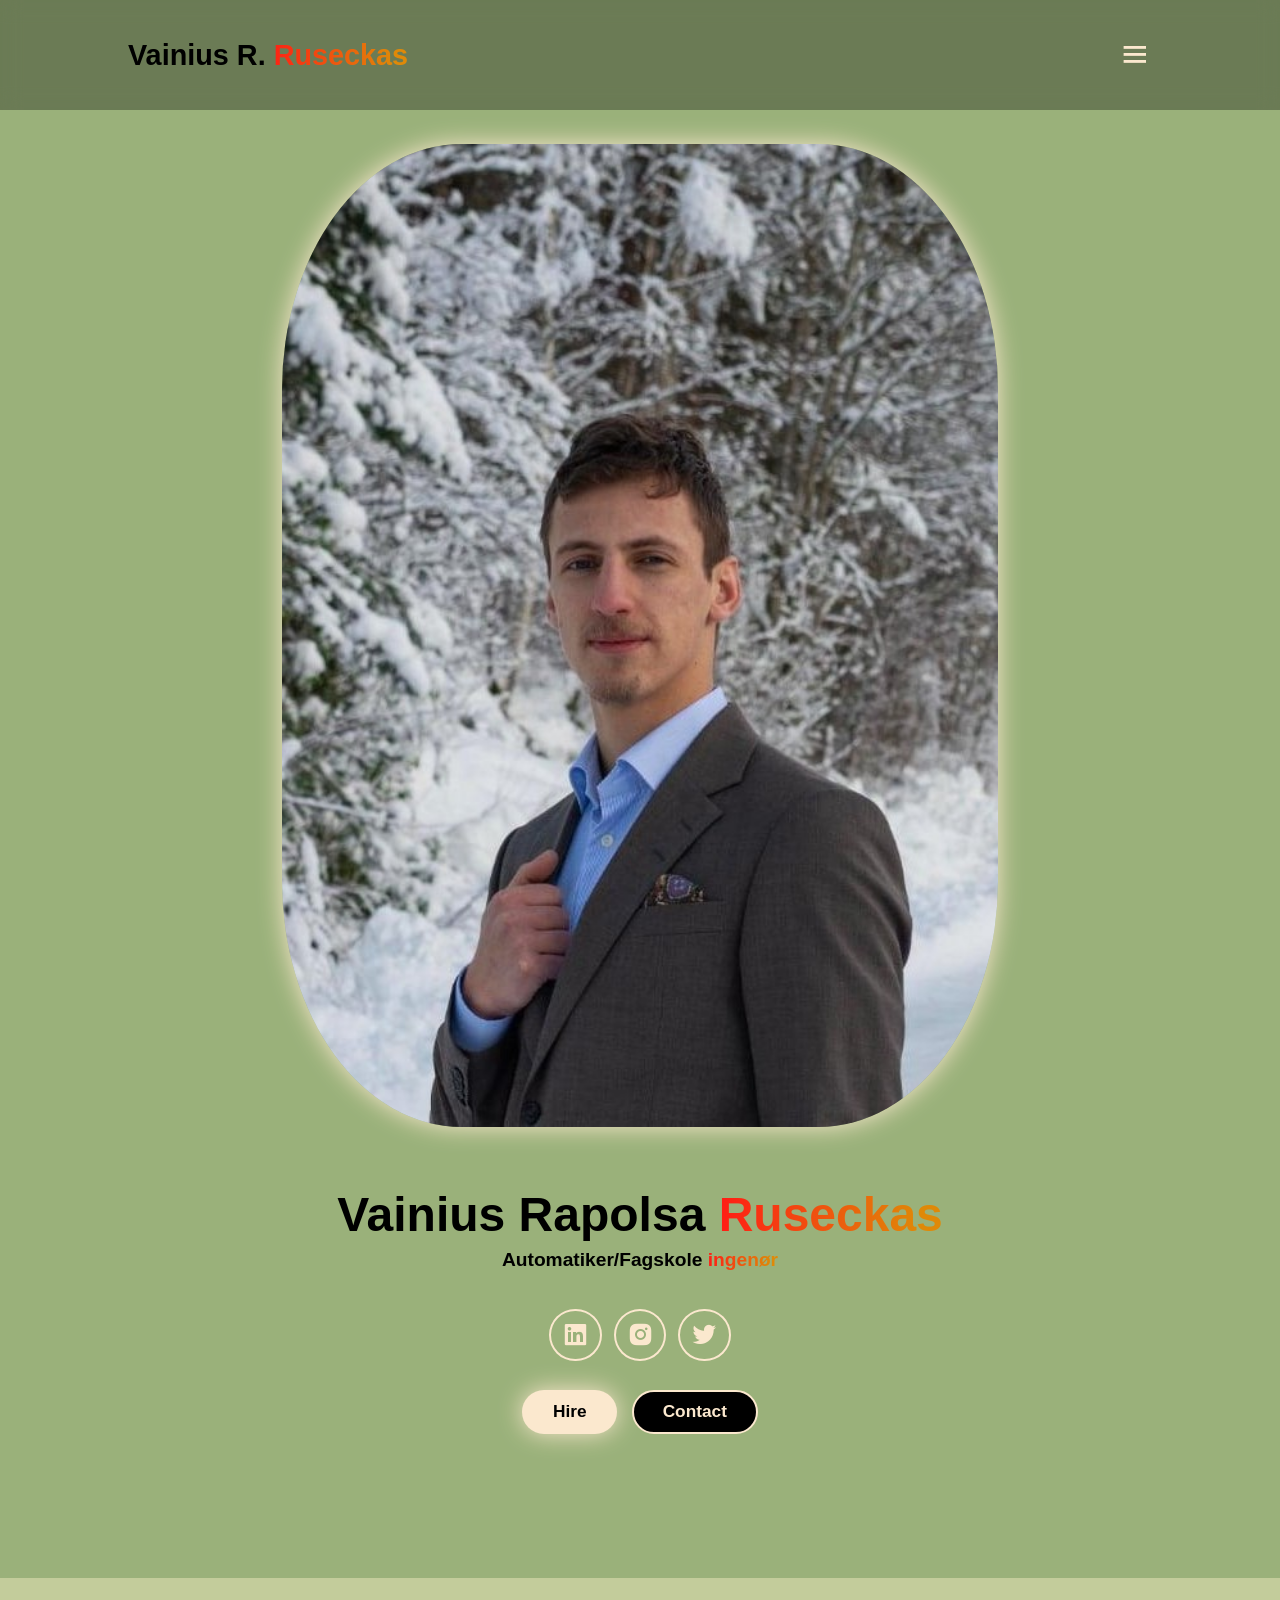
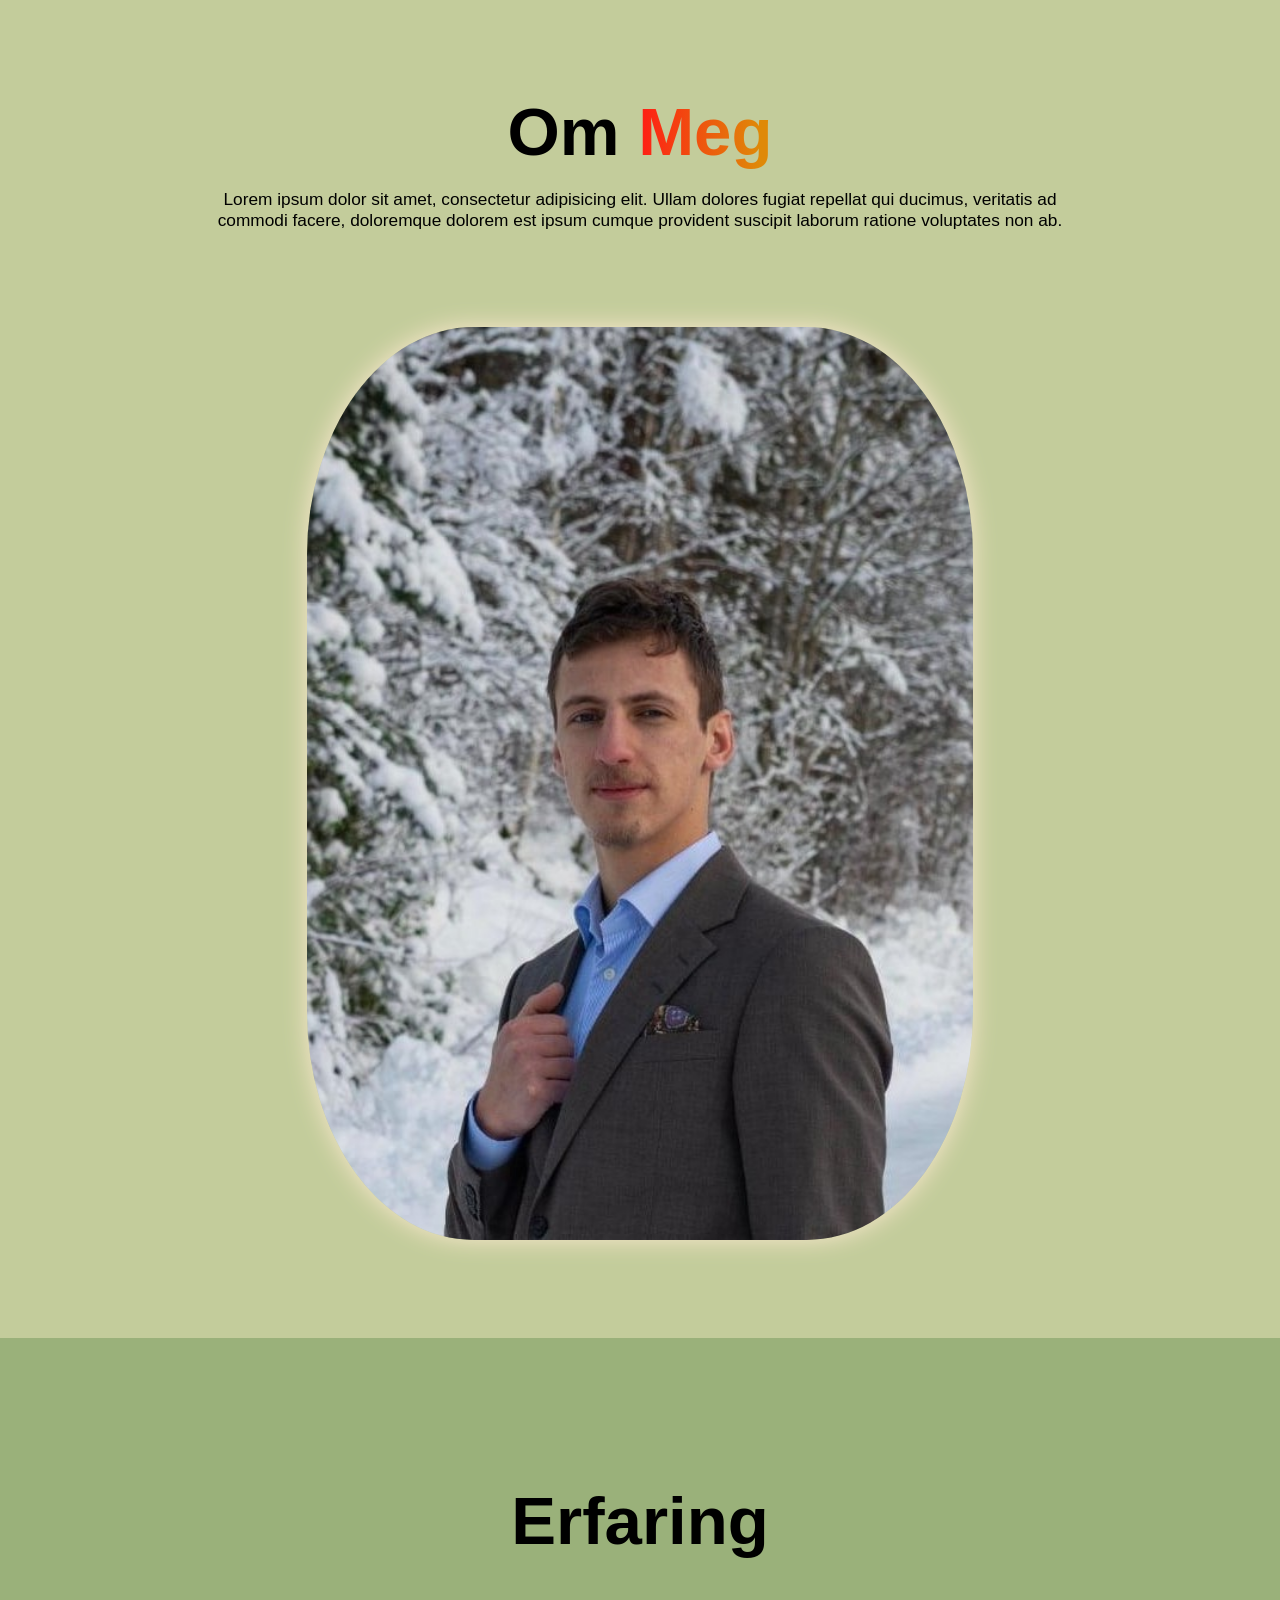
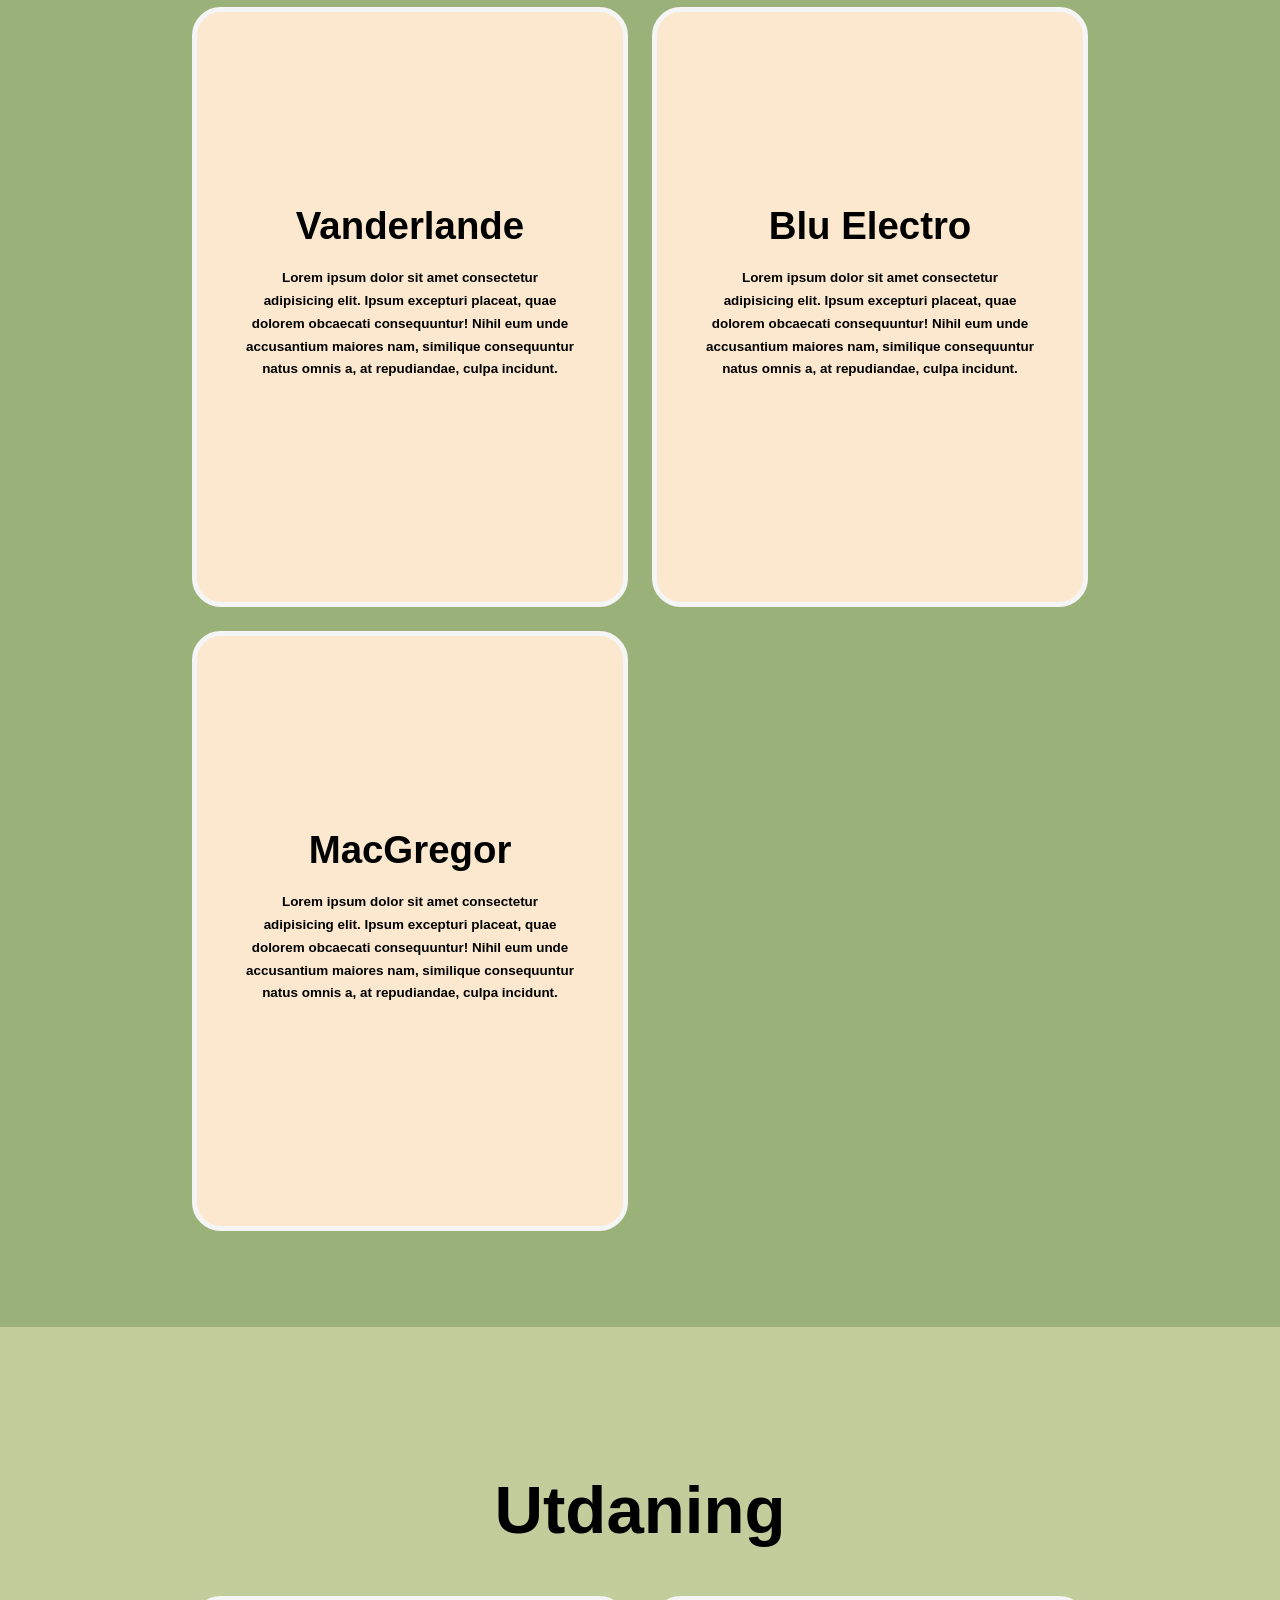
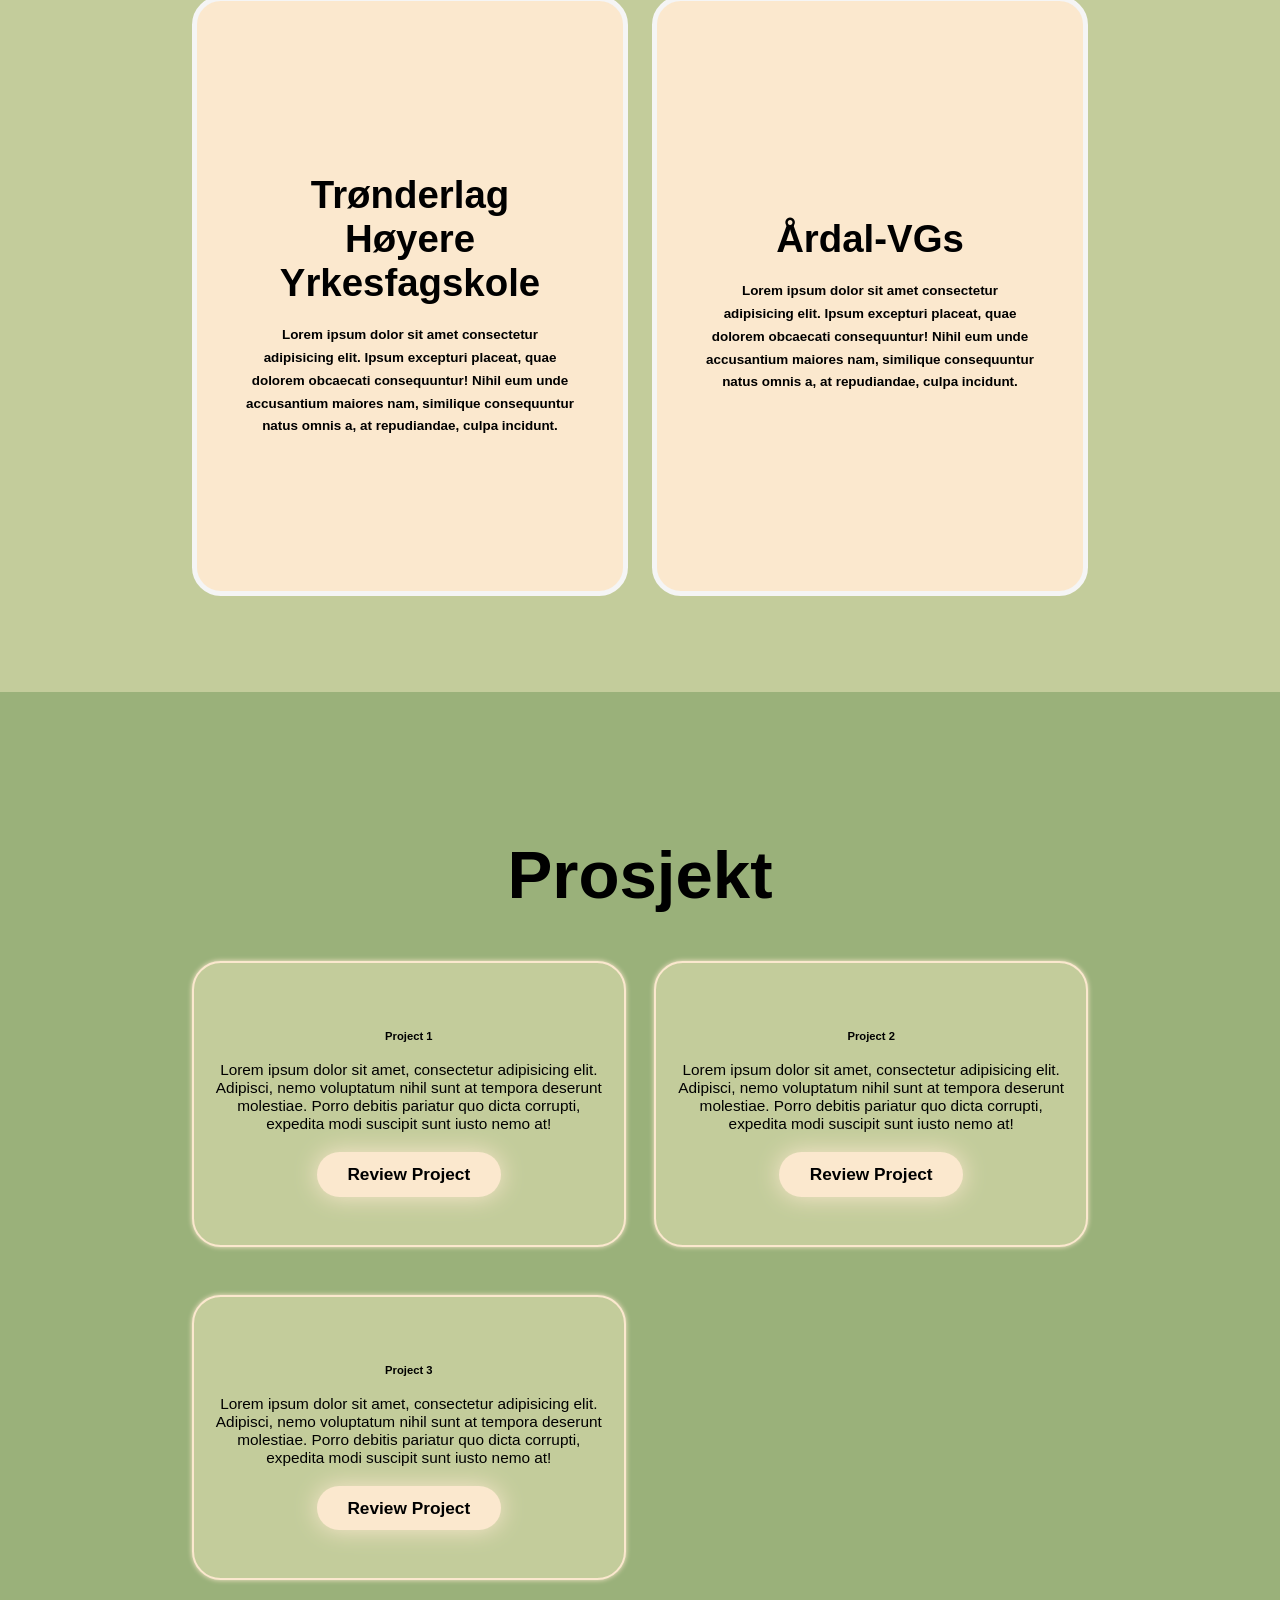
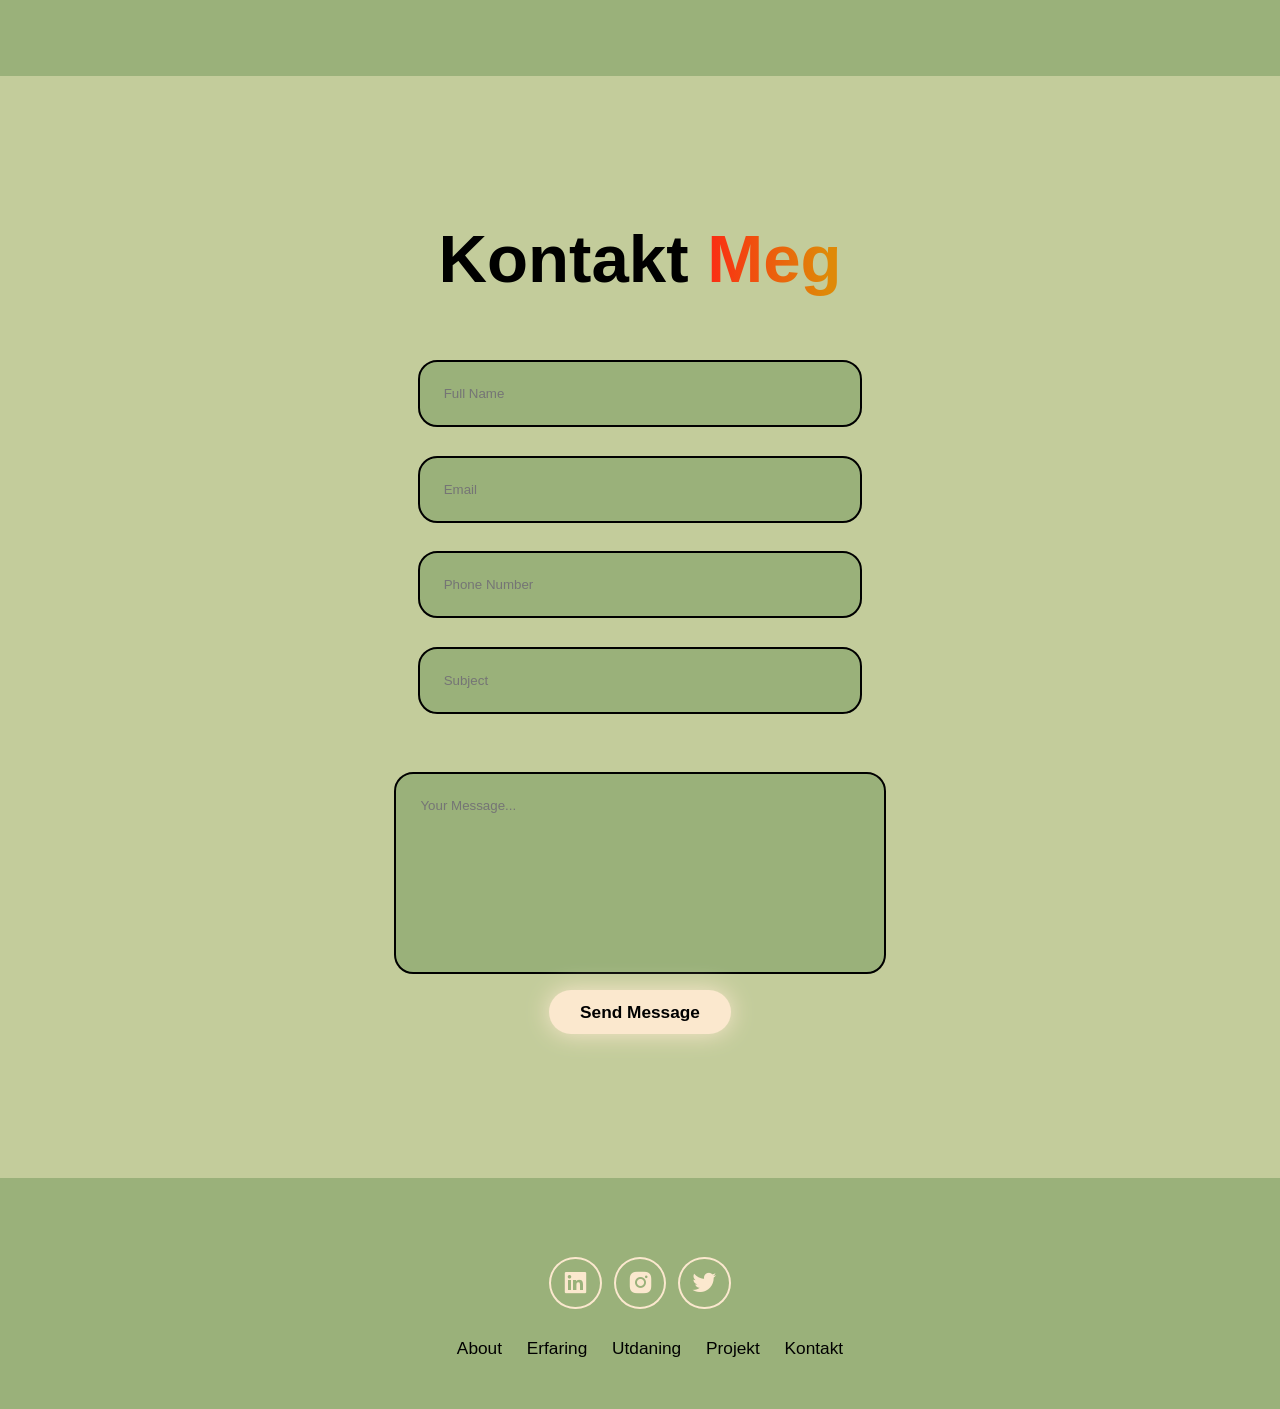
==== Portfolio.html @ 213d899c "Add files via upload" ====
<!DOCTYPE html>
<html lang="en">

<head>
    <meta charset="UTF-8">
    <meta name="viewport" content="width=device-width, initial-scale=1.0">
    <link rel="stylesheet" href="mystyle.css">
    <link href='https://unpkg.com/boxicons@2.1.4/css/boxicons.min.css' rel='stylesheet'>
    <link rel="icon" type="image/x-icon" href="briefcase-solid-full.svg">
    <!-- <script src="script.js"></script> -->
    <title>My portfolio</title>
</head>
<body>
    <header class="header">
        <a href="#home" class="logo">Vainius R.<span> Ruseckas</span></a>
        <i class='bx bx-menu' id="menu-icon"></i>
        <nav class="navbar">
            <a href="#home">Hjem</a>
            <a href="#about">Om meg</a>
            <a href="#experience">Erfaring</a>
            <a href="#utdaning">Utdaning</a>
            <a href="#projects">Prosjekt</a>
        </nav>
        <button class="gradient-btn"><a href="#contact">Kontakt Meg</a></button>
    </header>
    <section class="home" id="home">
        <div class="home-content">
            <h1>Vainius Rapolsa <span>Ruseckas</span></h1>
            <h3>Automatiker/Fagskole <span>ingenør</span></h3>
                <div class="social-icons">
                    <a href="https://www.linkedin.com/in/vainius-ruseckas-94a5741b1/">
                        <i class='bx bxl-linkedin-square'></i>
                    </a>

                    <a href="https://www.instagram.com/_wainius/">
                        <i class='bx bxl-instagram-alt' ></i>
                    </a>

                    <a href="#">
                        <i class='bx bxl-twitter' ></i>
                    </a>
                </div>
                <div class="btn-group">
                    <a href="#" class="btn">Hire</a>
                    <a href="#contact" class="btn">Contact</a>
                </div>
        </div>
        <div class="home-img">
            <img src="Portfolio_img.jpg" alt="">
        </div>
    </section>
    <section class="about" id="about">
        <div class="about-img">
            <img src="Portfolio_img.jpg">
        </div>
        <div class="about-content">
            <h2>Om <span>Meg</span></h2>
            <p>Lorem ipsum dolor sit amet, consectetur adipisicing elit. Ullam dolores fugiat repellat qui ducimus, veritatis ad commodi facere, doloremque dolorem est ipsum cumque provident suscipit laborum ratione voluptates non ab.</p>
            <!-- <a href="#" class="btn">Read More</a> -->
        </div>
    </section>
    <section class="services" id="experience">
        <h2 class="heading">Erfaring</h2>
        <div class="service-container">
           <a href="TAL.html"><div class="service-box">
                <div class="service-info">
                    <h4>Vanderlande</h4>
                    <!-- <img src="Vanderlande_Logo.png"> -->
                    <p>Lorem ipsum dolor sit amet consectetur adipisicing elit. Ipsum excepturi placeat, quae dolorem obcaecati consequuntur! Nihil eum unde accusantium maiores nam, similique consequuntur natus omnis a, at repudiandae, culpa incidunt.</p>
                </div>
            </div></a>

            <a href="Blu.html"><div class="service-box">
                <div class="service-info">
                    <h4>Blu Electro</h4>
                    <!-- <img src="Blu-electro-logo.png" class="Blu"> -->
                    <p>Lorem ipsum dolor sit amet consectetur adipisicing elit. Ipsum excepturi placeat, quae dolorem obcaecati consequuntur! Nihil eum unde accusantium maiores nam, similique consequuntur natus omnis a, at repudiandae, culpa incidunt.</p>
                </div>
            </div></a>

            <a href="MacGregor.html"><div class="service-box">
                <div class="service-info">
                    <h4>MacGregor</h4>
                     <!-- <img src="MacGreagor_logo.png" alt=""> -->
                    <p>Lorem ipsum dolor sit amet consectetur adipisicing elit. Ipsum excepturi placeat, quae dolorem obcaecati consequuntur! Nihil eum unde accusantium maiores nam, similique consequuntur natus omnis a, at repudiandae, culpa incidunt.</p>
                </div> 
            </div></a>
        </div>
    </section>

    <section class="utdaning" id="utdaning">
        <h2 class="heading">Utdaning</h2>
        <div class="service-container">
           <a href="THYF.html"><div class="service-box">
                <div class="service-info">
                    <h4>Trønderlag Høyere Yrkesfagskole</h4>
                    <!-- <img src="Vanderlande_Logo.png"> -->
                    <p>Lorem ipsum dolor sit amet consectetur adipisicing elit. Ipsum excepturi placeat, quae dolorem obcaecati consequuntur! Nihil eum unde accusantium maiores nam, similique consequuntur natus omnis a, at repudiandae, culpa incidunt.</p>
                </div>
            </div></a>

            <a href="Årdal-vgs.html"><div class="service-box">
                <div class="service-info">
                    <h4>Årdal-VGs</h4>
                    <!-- <img src="Blu-electro-logo.png" class="Blu"> -->
                    <p>Lorem ipsum dolor sit amet consectetur adipisicing elit. Ipsum excepturi placeat, quae dolorem obcaecati consequuntur! Nihil eum unde accusantium maiores nam, similique consequuntur natus omnis a, at repudiandae, culpa incidunt.</p>
                </div>
            </div></a>
        </div>
    </section>

    <section class="projects" id="projects">
        <h2 class="heading">Prosjekt</h2>
        <div class="project-box">
            <div class="project-card">
                <img src="" alt="">
                <h3>Project 1</h3>
                <p>Lorem ipsum dolor sit amet, consectetur adipisicing elit. Adipisci, nemo voluptatum nihil sunt at tempora deserunt molestiae. Porro debitis pariatur quo dicta corrupti, expedita modi suscipit sunt iusto nemo at!</p>
                <div class="btn">Review Project</div>
            </div>

            <div class="project-card">
                <img src="" alt="">
                <h3>Project 2</h3>
                <p>Lorem ipsum dolor sit amet, consectetur adipisicing elit. Adipisci, nemo voluptatum nihil sunt at tempora deserunt molestiae. Porro debitis pariatur quo dicta corrupti, expedita modi suscipit sunt iusto nemo at!</p>
                <div class="btn">Review Project</div>
            </div>

            <div class="project-card">
                <img src="" alt="">
                <h3>Project 3</h3>
                <p>Lorem ipsum dolor sit amet, consectetur adipisicing elit. Adipisci, nemo voluptatum nihil sunt at tempora deserunt molestiae. Porro debitis pariatur quo dicta corrupti, expedita modi suscipit sunt iusto nemo at!</p>
                <div class="btn">Review Project</div>
            </div>
        </div>
    </section>

    <section class="contact" id="contact">
        <h2 class="heading">Kontakt<span> Meg</span></h2>
        <form action="https://formspree.io/f/xbdblrze" method="post">
            <div class="input-group">
                <div class="input-box">
                    <input type="text" name="Full Name" placeholder="Full Name" required>
                    <input type="email" name="Email" placeholder="Email" required>
                </div>

                <div class="input-box">
                    <input type="number" name="Phone" placeholder="Phone Number" required>
                    <input type="text" name="Subject" placeholder="Subject" required>
                </div>
            </div>

            <div class="input-group-2">
                <textarea name="Message" id="" placeholder="Your Message..." cols="30" rows="10"></textarea>
                <input type="submit" value="Send Message" class="btn">
            </div>
        </form>
    </section>
    <footer class="footer">
        <div class="social-icons">
                    <a href="https://www.linkedin.com/in/vainius-ruseckas-94a5741b1/">
                        <i class='bx bxl-linkedin-square'></i>
                    </a>

                    <a href="https://www.instagram.com/_wainius/">
                        <i class='bx bxl-instagram-alt' ></i>
                    </a>

                    <a href="#">
                        <i class='bx bxl-twitter' ></i>
                    </a>
                </div>

                <ul class="list">
                    <li><a href="#about">About</a></li>
                    <li><a href="#experience">Erfaring</a></li>
                    <li><a href="#utdaning">Utdaning</a></li>
                    <li><a href="#projects">Projekt</a></li>
                    <li><a href="#contact">Kontakt</a></li>
                </ul>
    </footer>
</body>
</html>
---- mystyle.css ----
*{
    margin: 0;
    padding: 0;
    box-sizing: border-box;
    text-decoration: none;
    scroll-behavior: smooth;
    font-family:Arial, Helvetica, sans-serif;
}
:root{
    --bg-color: #9ab17a;
    --second-bg-color: #c3cc9b;
    --text-color: black;
    --main-color: #fbe8ce;
    --second-text-color: black;
}
html{
    font-size: 60%;
    overflow-x: hidden;
}

body{
    background: var(--bg-color);
    color: var(--text-color);
}
.header{
    position: fixed;
    width: 100%;
    top: 0;
    left: 0;
    padding: 4rem 10%;
    background: rgba(0,0,0,0.3);
    backdrop-filter: blur(10px);
    display: flex;
    justify-content: space-between;
    align-items: center;
    z-index: 1000;
}
#menu-icon{
    font-size: 3.5rem;
    color: var(--main-color);
    display: none;
}
.logo{
    font-size:3rem;
    color: var(--text-color);
    font-weight: 800;
    cursor: pointer;
    transition: 0.3 ease-in-out;
}
.logo:hover{
    transform: scale(1.1);
}

span{
    background: linear-gradient(270deg,#DF8908 10%, #ff1d15 100%);
    background-clip: text;
    color: transparent;
}
.navbar a{
    font-size: 1.8rem;
    color: var(--text-color);
    margin-left: 4rem;
    font-weight: 500;
    transition: 0.3 ease-in-out;
    border-bottom: 3px solid transparent;
}

.navbar a:hover{
    color: var(--main-color);
    border-bottom: 3px solid var(--main-color);
}
.gradient-btn{
    font-size:1.8rem;
    padding: 1rem 2rem;
    border-radius: 3rem;
    background: linear-gradient(270deg,#DF8908 10%, #ff1d15 100%);
    letter-spacing: 1px;
    cursor: pointer;
    transition: 0.3s ease-in-out;
    color: white;
    border: none;
    text-wrap: nowrap;
    /* text-decoration: none; */
}
.gradient-btn:hover{
    transform: scale(1.05);
}
section{
    min-height: 100vh;
    padding: 10rem 15%;
}
.home{
    display: flex;
    align-items: center;
    justify-content: center;
    gap: 15rem;
}
.home-content{
    display: flex;
    flex-direction: column;
    align-items: flex-end;
    text-align: right;
}
.home-content h1{
    font-size: 5rem;
    font-weight: 700;
    margin-top: 1.5rem;
    line-height: 1;  
} 
.home-content h3{
    margin:1rem 0;
    font-size: 2rem;
}

.home-content p{
    font-size: 1.5rem;
    font-weight: 500;
    line-height: 1.8;
}

a{
    color:var(--second-text-color);
}

.home-img img{
    width: 25vw;
    border-radius: 25%;
    box-shadow: 0 0 25px var(--main-color);
    transition: 0.4 ease-in-out;
}
.home-img img:hover{
    box-shadow: 0 0 25px var(--main-color), 
                0 0 50px var(--main-color), 
                0 0 100px var(--main-color);
}
.social-icons a{
    display: inline-flex;
    justify-content: center;
    align-items: center;
    font-size: 3rem;
    padding: 1rem;
    background: transparent;
    border: 2px solid var(--main-color);
    border-radius: 50%;
    color: var(--main-color);
    margin: 3rem 0.5rem;
    transition: 0.3s ease-in-out;
}
.social-icons a:hover{
    color: var(--text-color);
    background-color: var(--main-color);
    transform: scale(1.2) translateY(-5px);
    box-shadow: 0 0 25px var(--main-color);
}

.btn-group{
  display: flex;
  gap: 1.5rem;  
}
.btn{
    display: inline-block;
    padding: 1rem 3rem;
    background-color: var(--main-color);
    box-shadow: 0 0 25px var(--main-color);
    border-radius: 3rem;
    font-size: 1.8rem;
    color: black;
    border: 2px solid transparent;
    font-weight: 600;
    transition: 0.3s ease-in-out;
}
.btn:hover{
    transform: scale(1.05);
    box-shadow: 0 0 25px var(--main-color),
                0 0 50px var(--main-color); 
}

.btn-group a:nth-of-type(2){
    background-color: black;
    color: var(--main-color);
    border: 2px solid var(--main-color);
    box-shadow: 0 0 25px transparent;
}

.btn-group a:nth-of-type(2):hover{
    box-shadow: 0 0 25px var(--main-color);
    background-color: var(--main-color);
    color: black;
}
.about{
    display: flex;
    justify-content: center;
    align-items: center;
    gap: 10rem;
    background: var(--second-bg-color);
}
.about-img img{
    width: 25vw;
    border-radius: 25%;
    box-shadow: 0 0 25px var(--main-color);
    transition: 0.4s ease-in-out; 
}
.about-img img:hover{
    box-shadow: 0 0 25px var(--main-color), 
                0 0 50px var(--main-color), 
                0 0 100px var(--main-color);
}
.about-content h2{
    font-size: 7rem;
    text-align: left;
}
.about-content p{
    font-size: 1.8rem;
}
.about-content .btn{
    margin: 3rem 0;
}
::-webkit-scrollbar{
    width: 20px;
}
::-webkit-scrollbar-thumb{
    background-color: var(--main-color);
}
::-webkit-scrollbar-track{
    background-color: var(--bg-color);
}

.heading{
    text-align: center;
    font-size: 7rem;
    margin: 5rem 0;
}

.heading-MG{
    text-align: center;
    font-size: 5.5rem;
    margin: 5rem 0;
}
.services .date{
    font-size: 2.5rem;
    margin-bottom: 4rem;
}
.services p{
    font-size: 2rem;
    line-height: 1.8;
    margin-bottom: 5rem;
}

.services ul li{
    /* display: block; */
    font-size: 1.8rem;
    padding: 14px 16px;
    margin-left: 10rem;
    text-decoration: none;
    line-height: 1;
}

.services{
    background-color: var(--bg-color);
    color: var(--second-text-color);
}

.services h2{
    color: var(--text-color);
}

.service-container{
    display: grid;
    grid-template-columns: repeat(auto-fit, minmax(300px, 1fr));
    align-items: center;
    gap: 2.5rem; 
}

.service-box{
    display: flex;
    justify-content: center;
    align-items: center;
    background-color: var(--main-color);
    height: 600px;
    border-radius: 3rem;
    cursor: pointer;
    border: 5px solid whitesmoke;
    transition: 0.4s ease-in-out;
}
.service-box:hover{
    background: var(--second-bg-color);
    color: var(--main-color);
    border: 5px solid var(--main-color);
    transform: scale(1.03);
}

.service-info{
    display: flex;
    flex-direction: column;
    text-align: center;
    justify-content: center;
    align-items: center;
    padding: 5rem;
}
.service-info h4{
    font-size: 4rem;
    margin: 2rem 0;
    font-weight: 800;
}
.service-info p{
    font-size: 1.4rem;
    font-weight: 600;
    line-height: 1.7;
}

.utdaning{
    background-color: var(--second-bg-color);
}

.projects{
    background-color: var(--bg-color);
}
.project-box{
    display: grid;
    grid-template-columns: repeat(auto-fit, minmax(350px, 1fr));
    place-items: center;
    gap: 3rem;
    row-gap: 5rem;
}
.project-card{
    display: flex;
    flex-direction: column;
    align-items: center;
    justify-content: center;
    text-align: center;
    background-color: var(--second-bg-color);
    border: 2px solid var(--main-color);
    border-radius: 3rem;
    gap: 2rem;
    padding: 5rem 2rem;
    overflow: hidden;
    cursor: pointer;
    box-shadow: 0 0 5px var(--main-color);
    transition: 0.3s ease;
}
.project-card:hover{
    box-shadow: 0 0 25px var(--main-color),
                0 0 50px var(--main-color);
    transform: scale(1.02);  
}
.project-card img{
    max-width: 300px;
    border-radius: 2em;
    object-fit: cover;
}
.project-card p{
    font-size: 1.6rem;
}

.contact{
    background-color: var(--second-bg-color);
}
.contact h2{
    margin-bottom: 3rem;
    color: var(--second-text-color);
}
.contact form{
    display: flex;
    align-items: center;
    justify-content: center;
    gap: 3rem;
    margin: 5rem 0;
    text-align: center;
}
.contact form .input-box input,
.contact form textarea{
    width: 100%;
    padding: 2.5rem;
    background-color: var(--bg-color);
    border-radius: 2rem;
    border: 2px solid var(--second-text-color);
    margin: 1.5rem 0;
    resize: none;
}

.footer{
    background-color: var(--bg-color);
    padding: 50px 0;
}
.footer .social-icons{
    text-align: center;
    /* font-size: 1.8rem; */
}
.footer ul{
        text-align: center;
        font-size: 1.8rem; 
}
.footer ul li{
    display: inline-block;
    margin-left: 20px;
}
.footer ul li a{
    color: black;
    border-bottom: 3px solid transparent;
    transition: 0.3s ease-in-out;
}
.footer ul li a:hover{
    border-bottom: 3px solid var(--main-color);
}

@media(max-width: 1285px){ /*1285px*/
    #menu-icon{
        display: block;
    }
    .navbar{
        position: absolute;
        top: 100%;
        right: 0;
        width: 50%;
        padding: 1rem 3rem;
        background: rgba(0, 0, 0, 0.8);
        border-bottom-left-radius: 2rem;
        border-left: 2px solid var(--main-color);
        border-bottom: 2px solid var(--main-color);
        display: none;
    }
    .navbar a{
        display: block;
        font-size: 2rem;
        margin: 3rem 0;
        color: var(--text-color)
    }
    .navbar .active{
        display: block;
    }
    .gradient-btn{
        display: none;
    }
    .home{
        flex-direction: column-reverse;
        margin: 5rem 0;
        gap: 5rem;
    }
    .home-content{
        align-items: center;
        text-align: center;
    }
    .home-img img{
        width: 56vw;
    }
    .about{
        flex-direction: column-reverse;
        text-align: center;
    }
    .about h2{
        text-align: center;
        margin:2rem 0;
    }
    .about img{
        width: 52vw;
    }
    .contact form{
        flex-direction: column;
    }
}
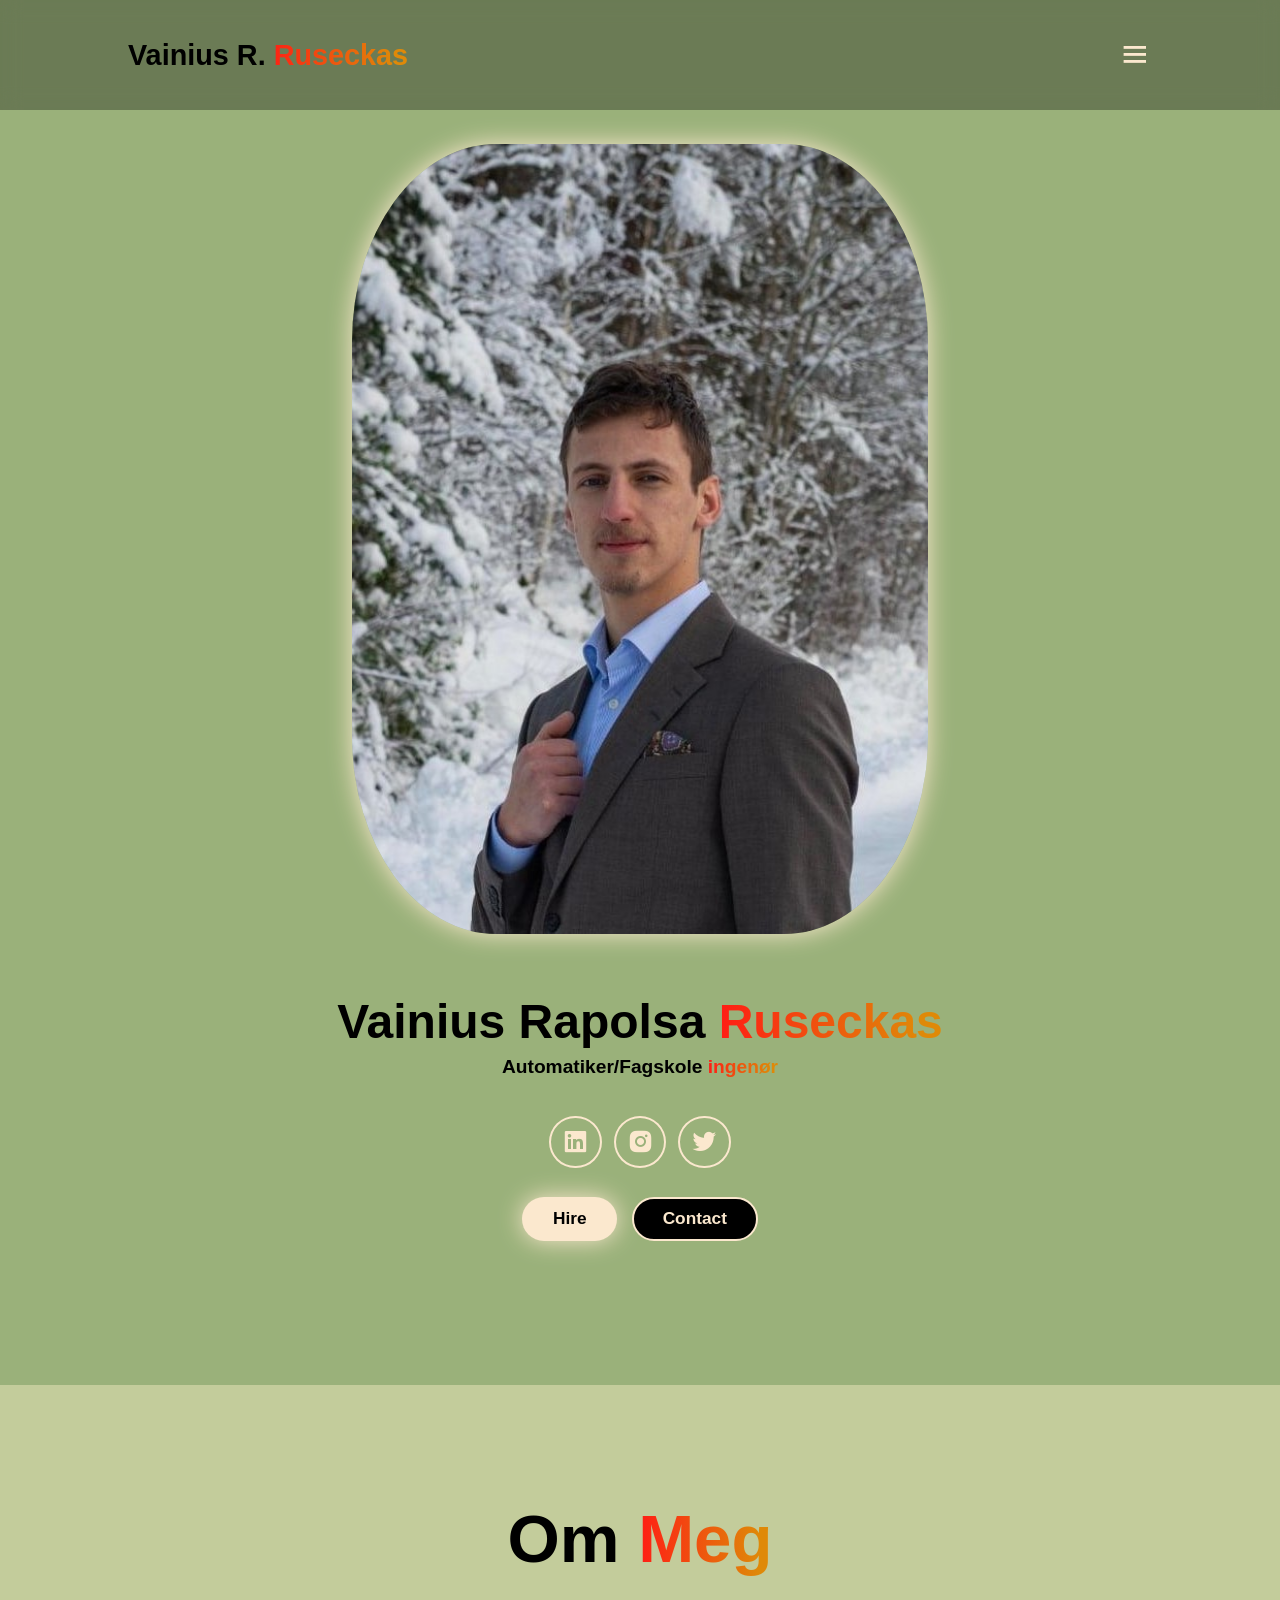
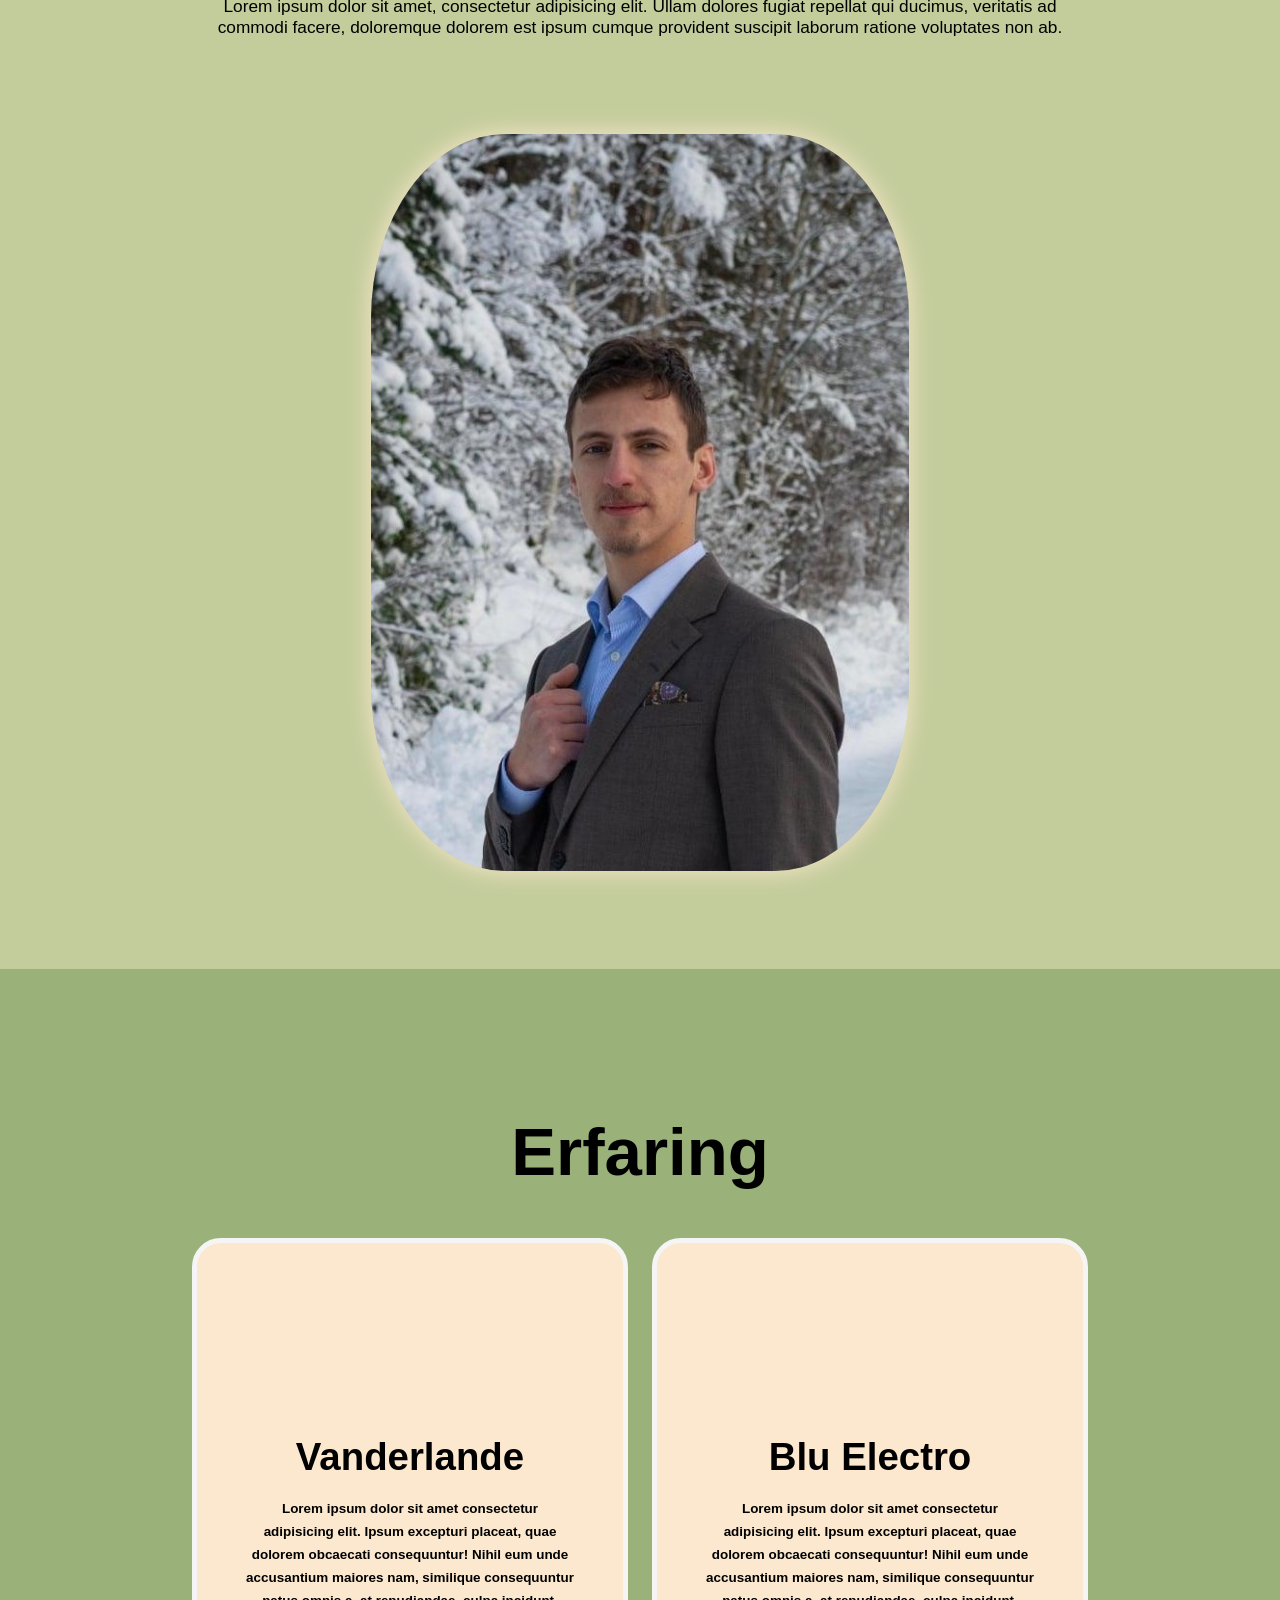
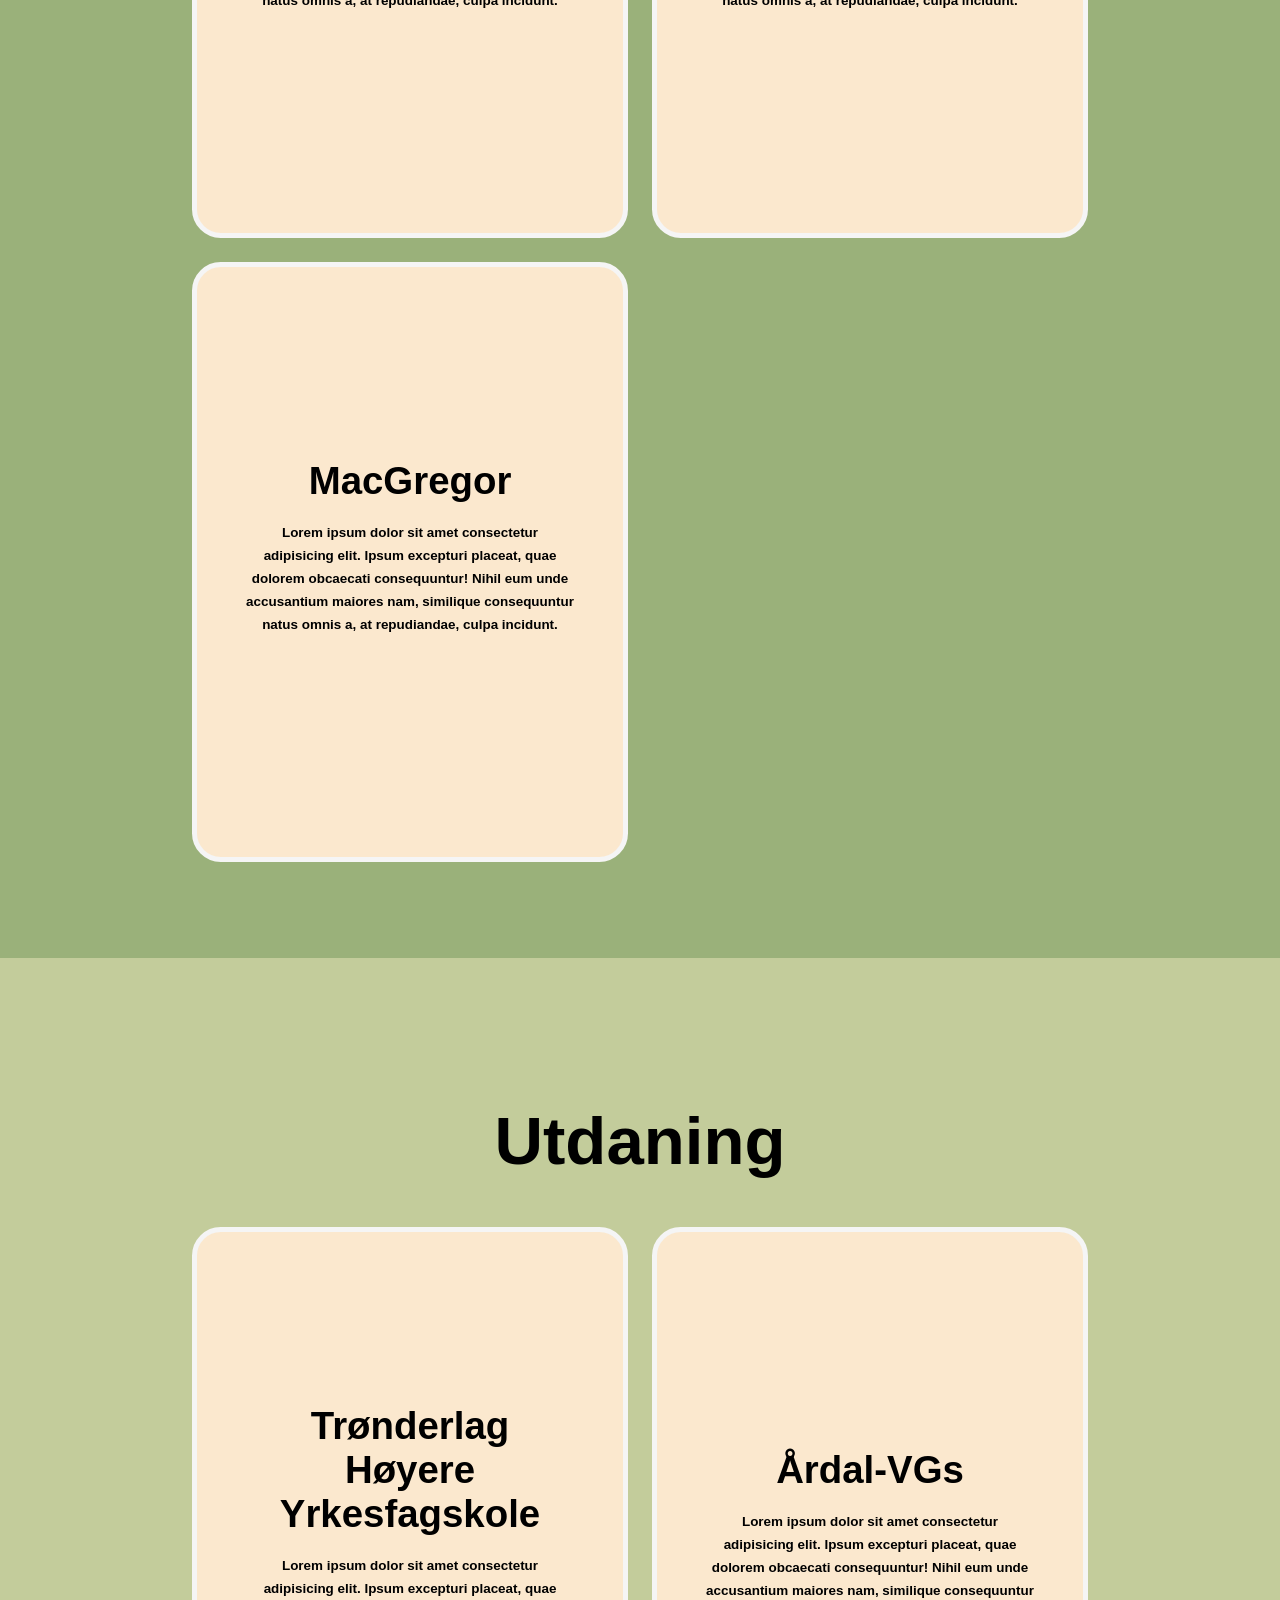
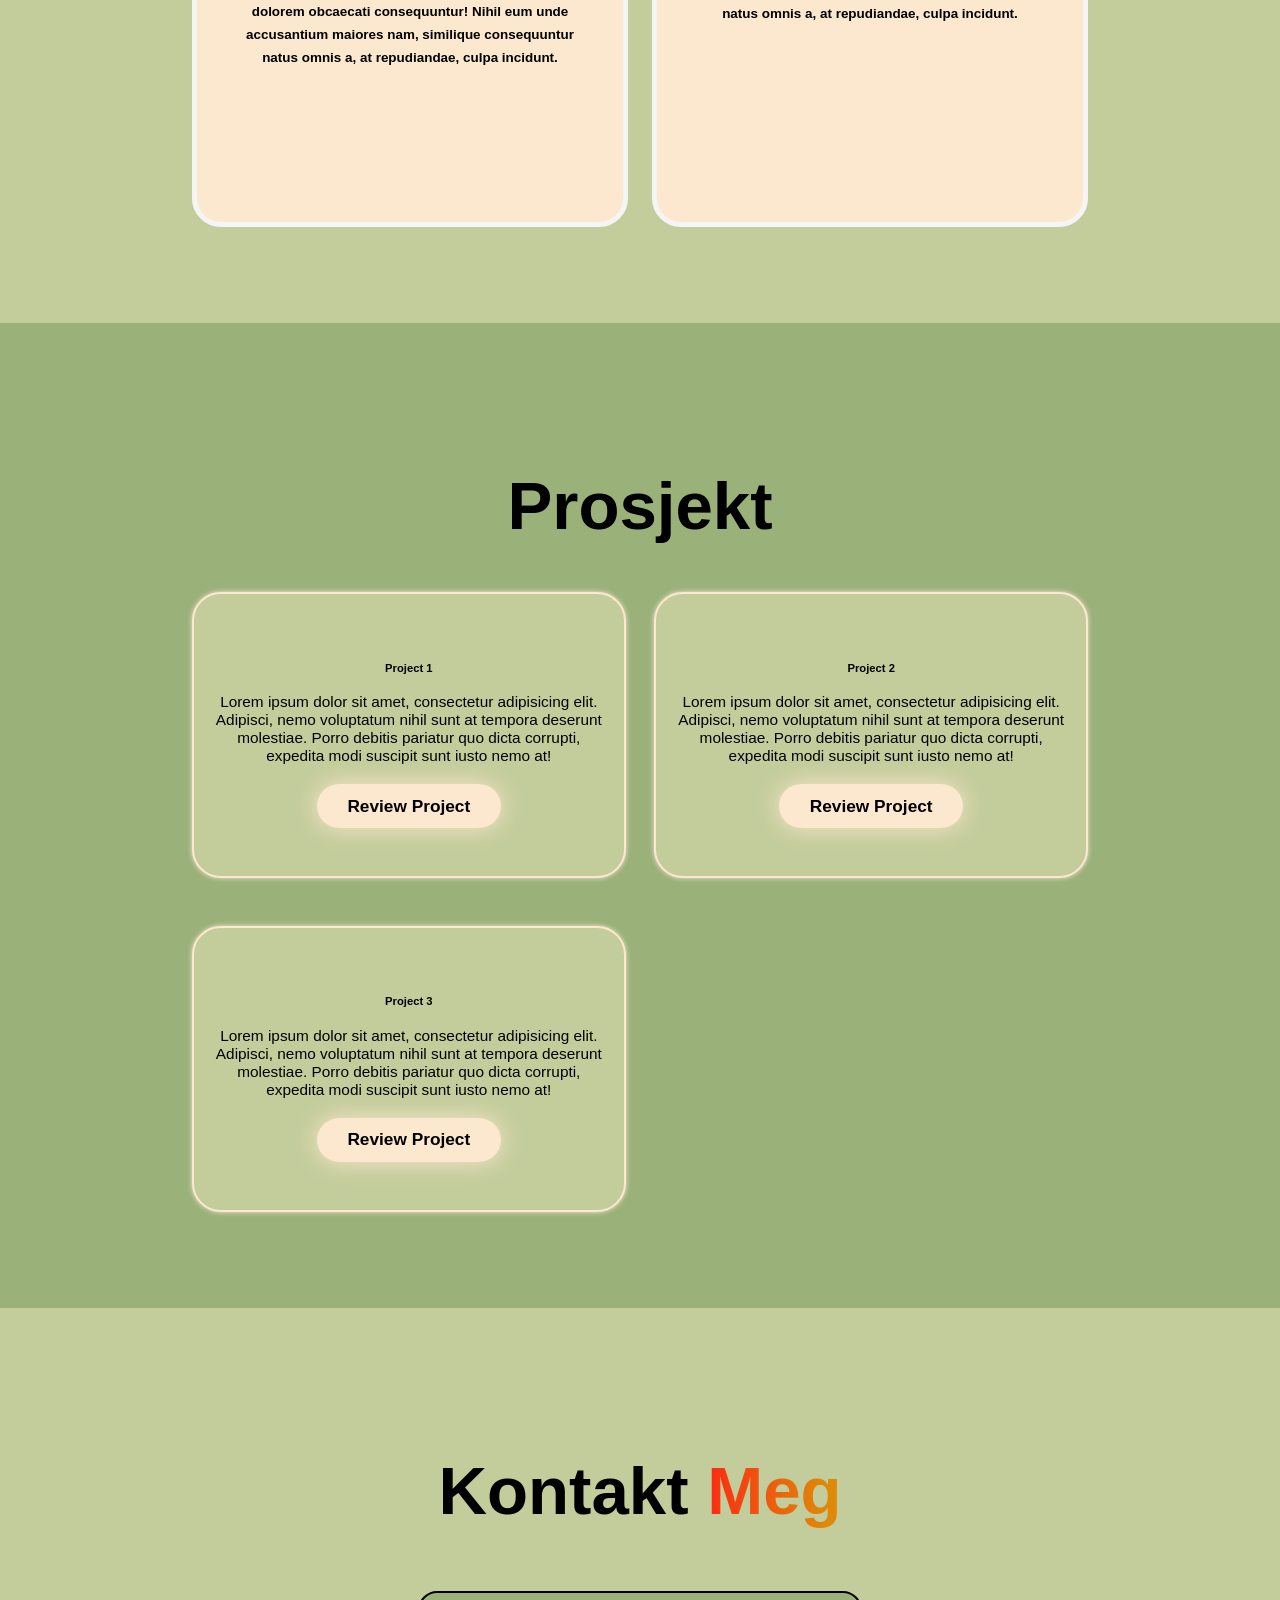
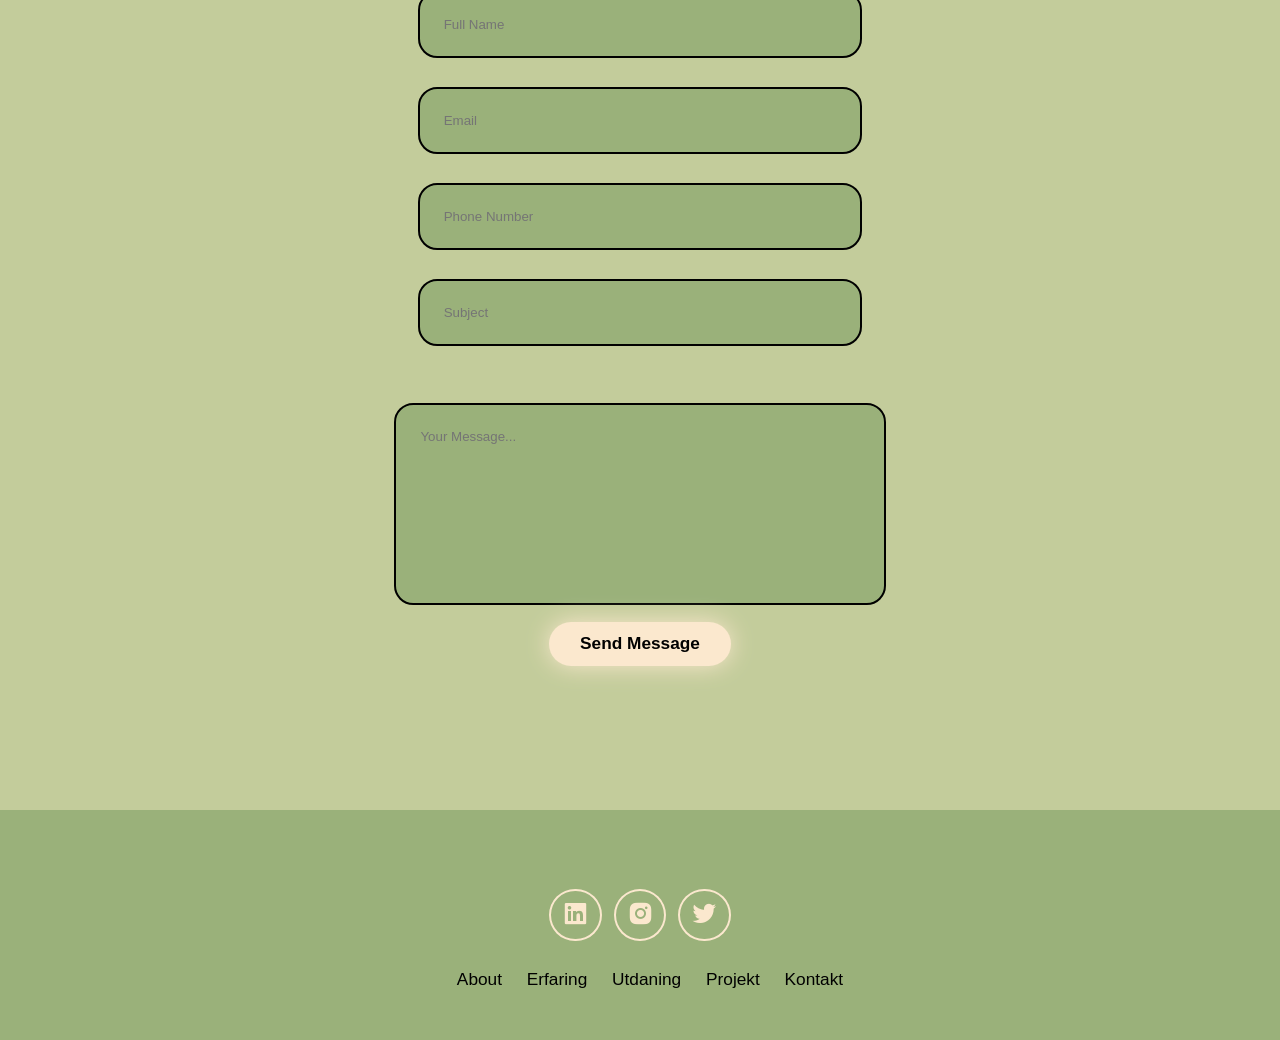
==== commit c9b185a8: "Add files via upload" ====
--- a/Portfolio.html
+++ b/Portfolio.html
@@ -7,7 +7,7 @@
     <link rel="stylesheet" href="mystyle.css">
     <link href='https://unpkg.com/boxicons@2.1.4/css/boxicons.min.css' rel='stylesheet'>
     <link rel="icon" type="image/x-icon" href="briefcase-solid-full.svg">
-    <!-- <script src="script.js"></script> -->
+    
     <title>My portfolio</title>
 </head>
 <body>
@@ -23,6 +23,8 @@
         </nav>
         <button class="gradient-btn"><a href="#contact">Kontakt Meg</a></button>
     </header>
+
+    
     <section class="home" id="home">
         <div class="home-content">
             <h1>Vainius Rapolsa <span>Ruseckas</span></h1>
@@ -179,5 +181,6 @@
                     <li><a href="#contact">Kontakt</a></li>
                 </ul>
     </footer>
+    <script src="script.js"></script>
 </body>
 </html>
--- a/mystyle.css
+++ b/mystyle.css
@@ -13,6 +13,7 @@
     --text-color: black;
     --main-color: #fbe8ce;
     --second-text-color: black;
+    --nav-color: rgba(244, 230, 149, 0.8);
 }
 html{
     font-size: 60%;
@@ -414,10 +415,10 @@
         right: 0;
         width: 50%;
         padding: 1rem 3rem;
-        background: rgba(0, 0, 0, 0.8);
+        background: var(--nav-color);
         border-bottom-left-radius: 2rem;
-        border-left: 2px solid var(--main-color);
-        border-bottom: 2px solid var(--main-color);
+        border-left: 2px solid var(--second-text-color);
+        border-bottom: 2px solid var(--second-text-color);
         display: none;
     }
     .navbar a{
@@ -426,7 +427,7 @@
         margin: 3rem 0;
         color: var(--text-color)
     }
-    .navbar .active{
+    .navbar.active{
         display: block;
     }
     .gradient-btn{
@@ -442,7 +443,7 @@
         text-align: center;
     }
     .home-img img{
-        width: 56vw;
+        width: 45vw;
     }
     .about{
         flex-direction: column-reverse;
@@ -453,7 +454,7 @@
         margin:2rem 0;
     }
     .about img{
-        width: 52vw;
+        width: 42vw;
     }
     .contact form{
         flex-direction: column;
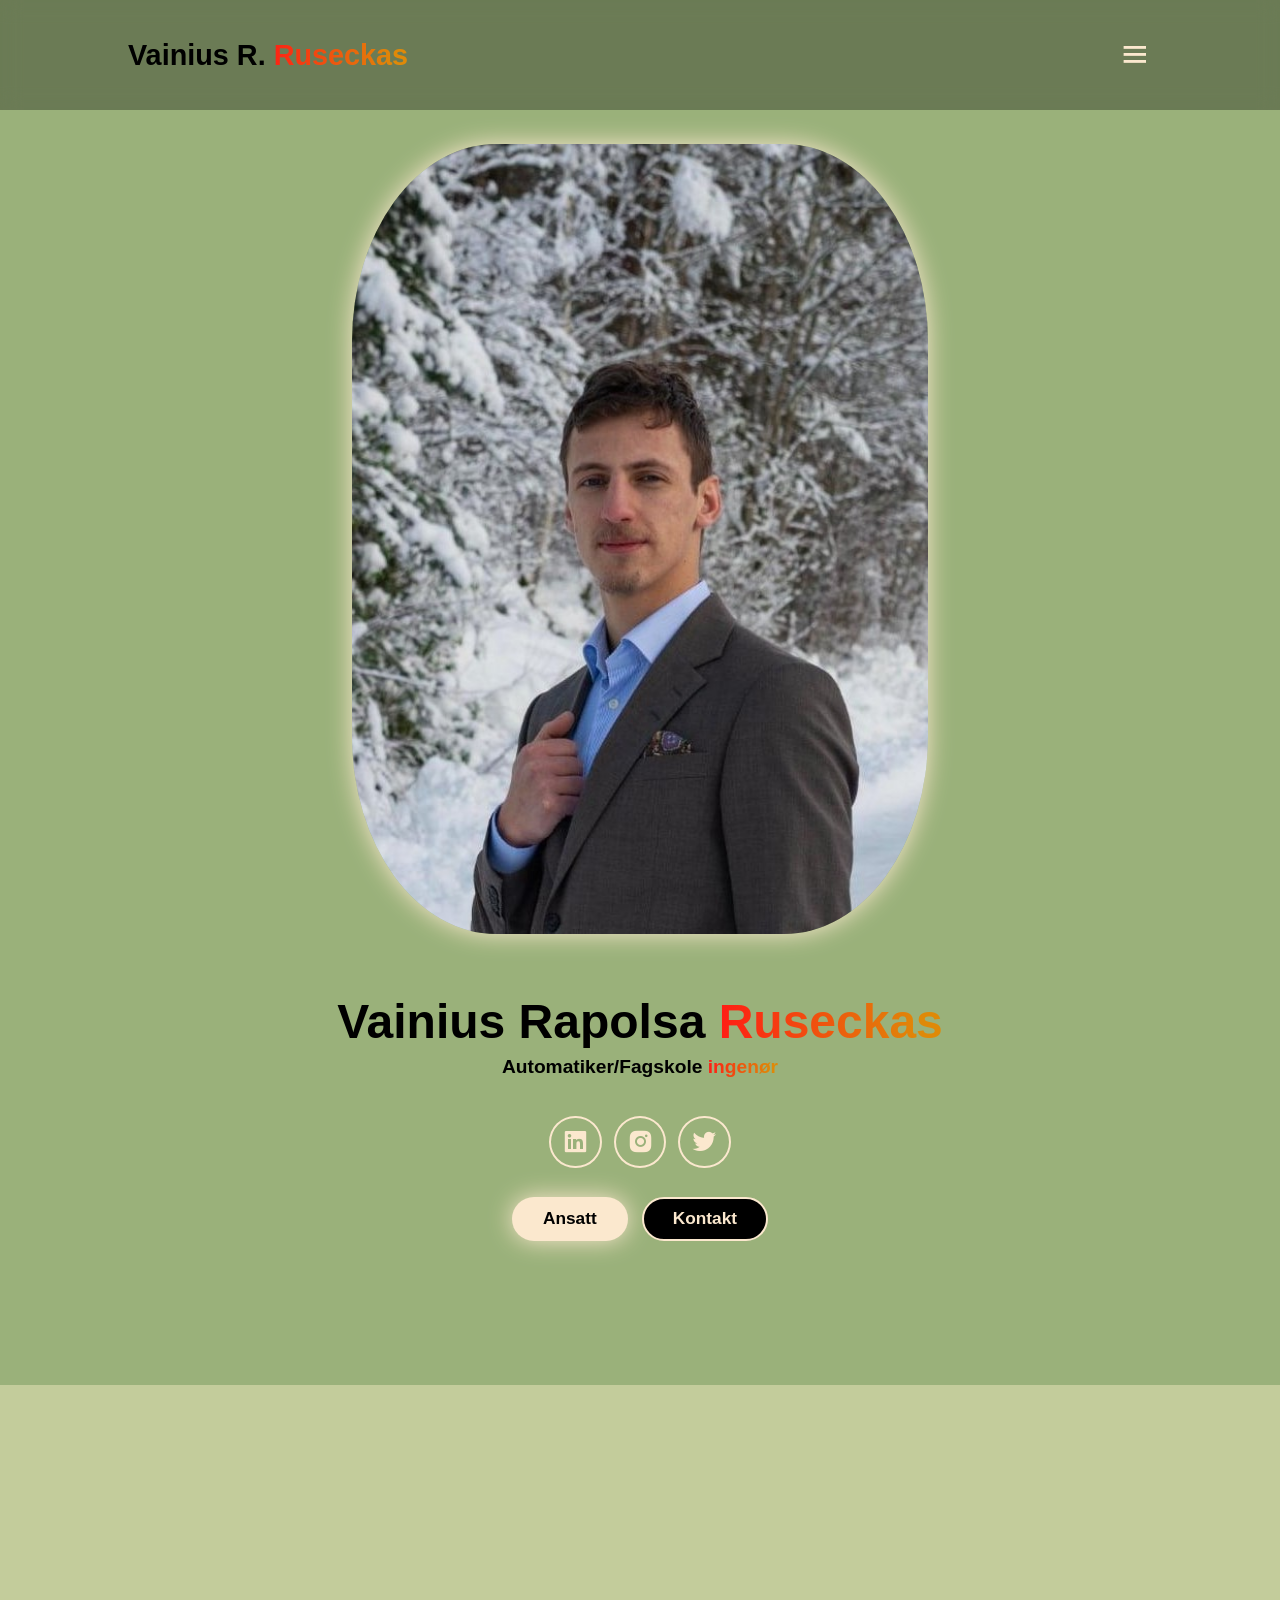
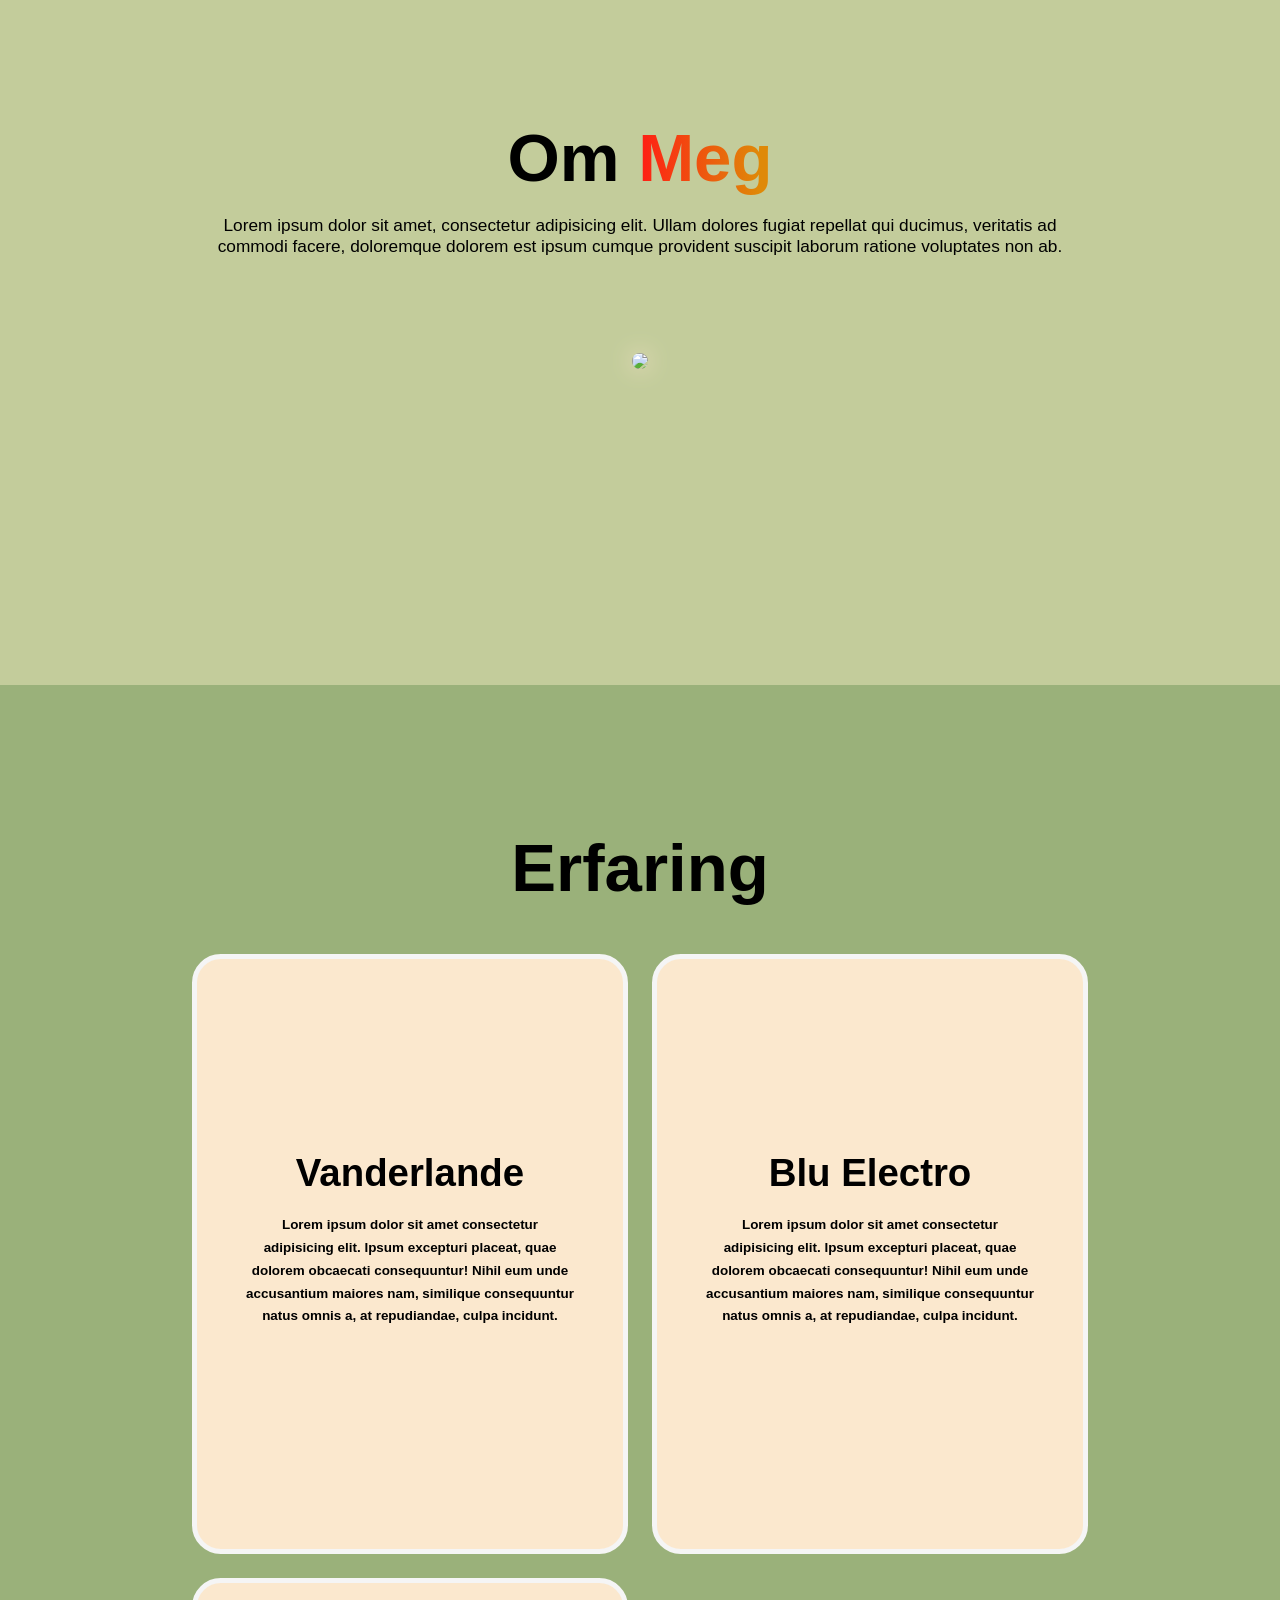
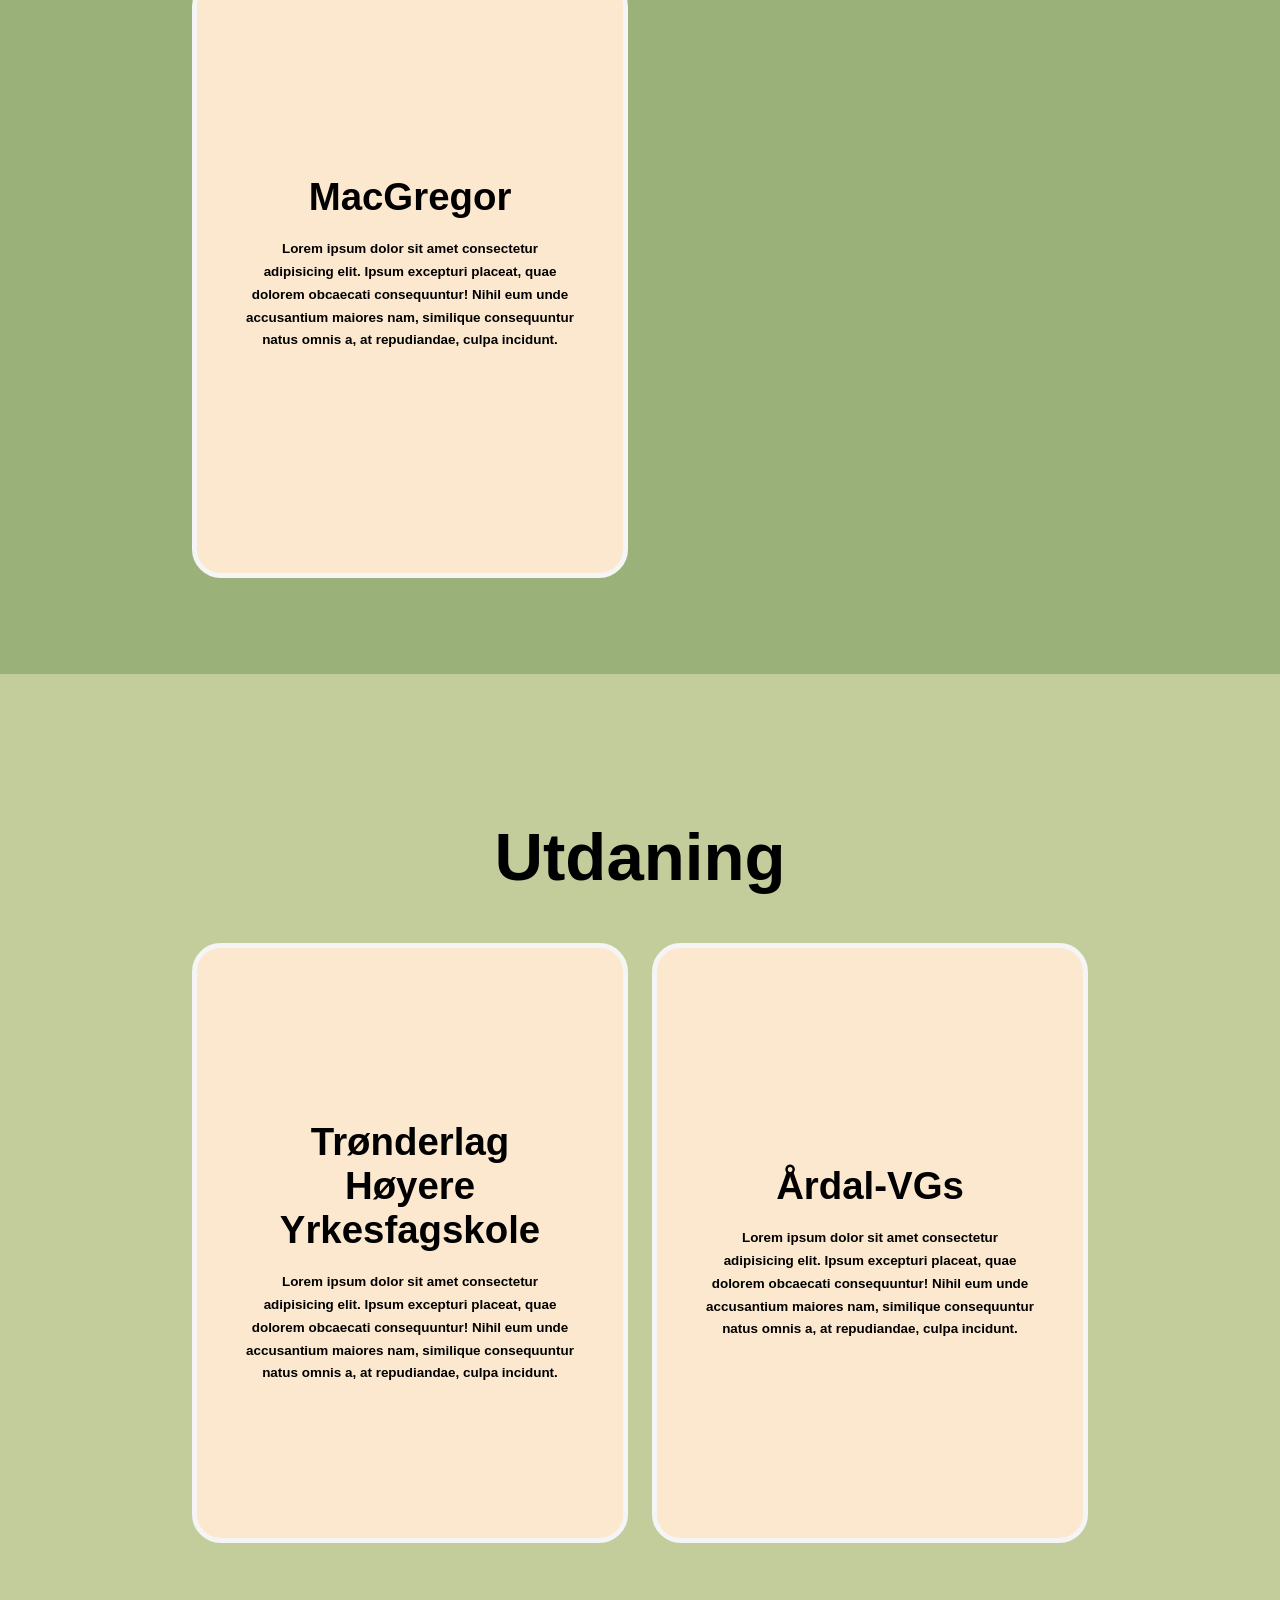
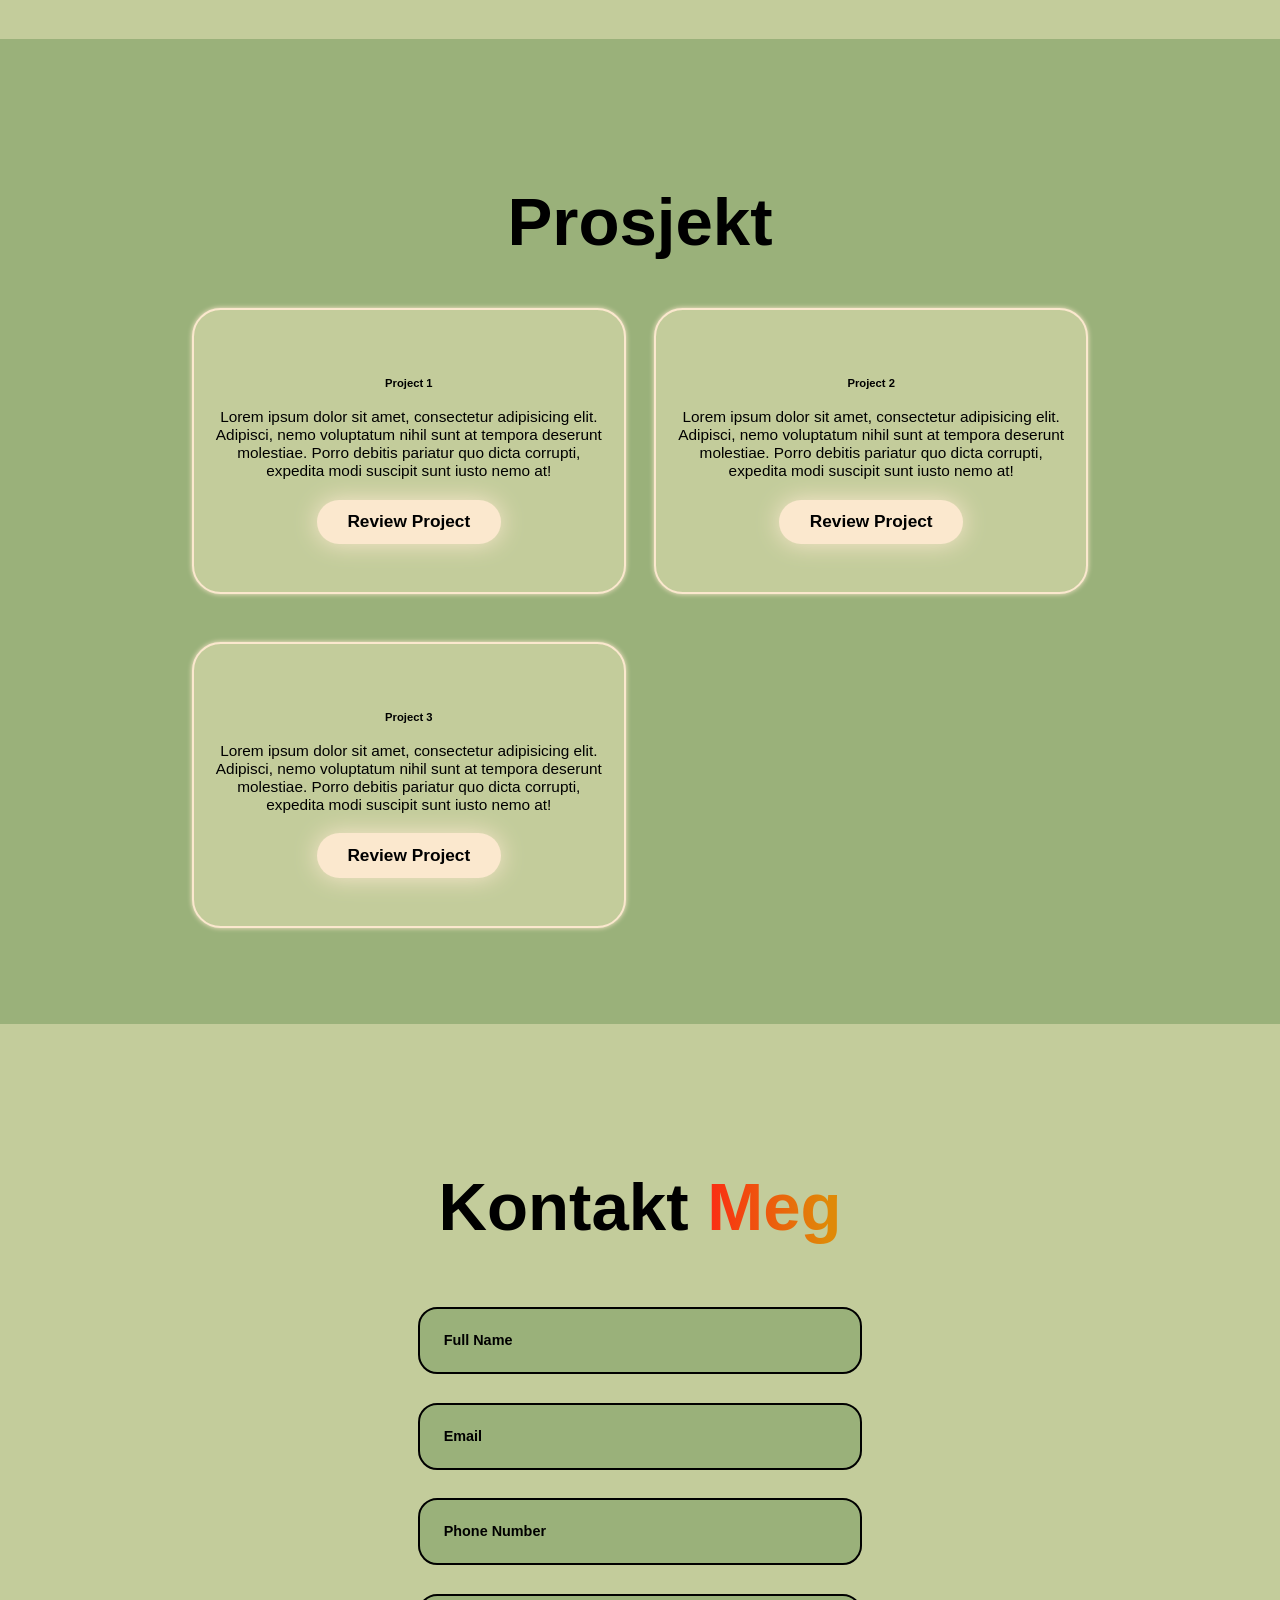
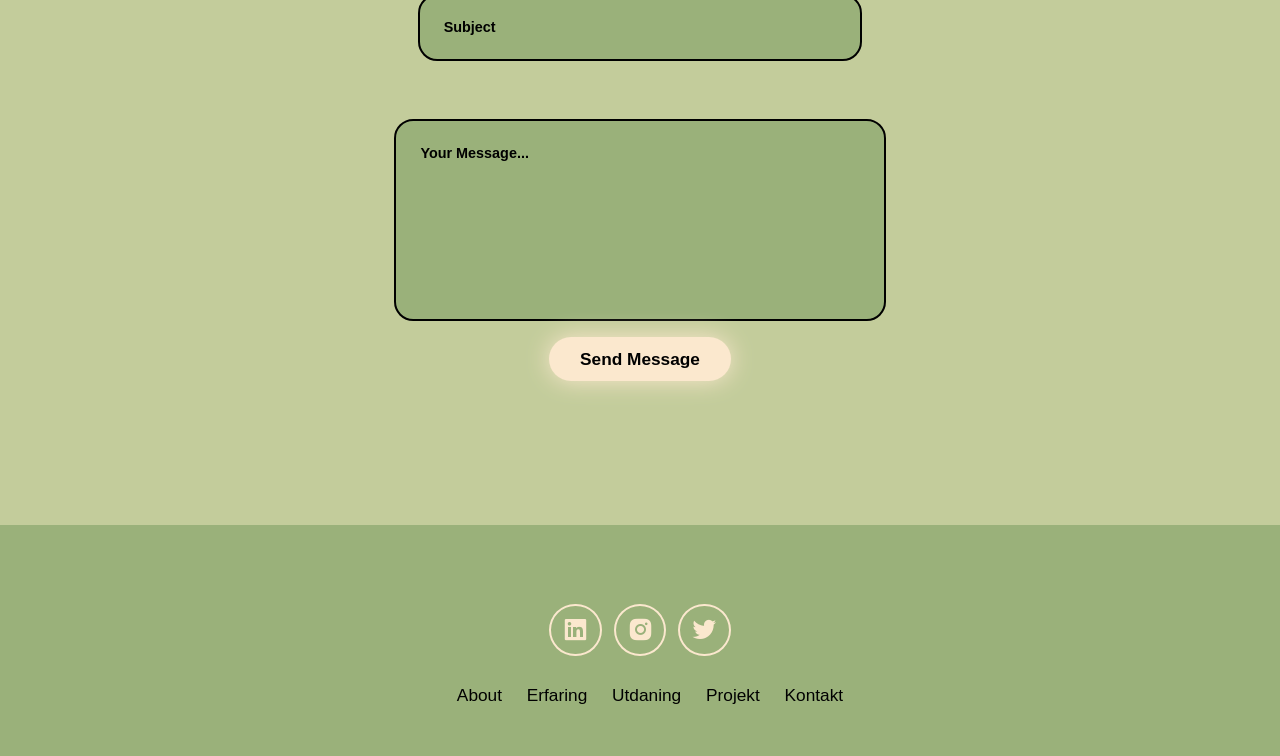
==== commit d486838f: "Add files via upload" ====
--- a/Portfolio.html
+++ b/Portfolio.html
@@ -43,8 +43,8 @@
                     </a>
                 </div>
                 <div class="btn-group">
-                    <a href="#" class="btn">Hire</a>
-                    <a href="#contact" class="btn">Contact</a>
+                    <a href="#" class="btn">Ansatt</a>
+                    <a href="#contact" class="btn">Kontakt</a>
                 </div>
         </div>
         <div class="home-img">
@@ -53,7 +53,7 @@
     </section>
     <section class="about" id="about">
         <div class="about-img">
-            <img src="Portfolio_img.jpg">
+            <img src="Bilde_3_(kopi).jpg">
         </div>
         <div class="about-content">
             <h2>Om <span>Meg</span></h2>
--- a/mystyle.css
+++ b/mystyle.css
@@ -125,7 +125,7 @@
 }
 
 .home-img img{
-    width: 25vw;
+    width: 26vw;
     border-radius: 25%;
     box-shadow: 0 0 25px var(--main-color);
     transition: 0.4 ease-in-out;
@@ -198,7 +198,7 @@
 }
 .about-img img{
     width: 25vw;
-    border-radius: 25%;
+    border-radius: 50%;
     box-shadow: 0 0 25px var(--main-color);
     transition: 0.4s ease-in-out; 
 }
@@ -380,6 +380,12 @@
     resize: none;
 }
 
+input::placeholder, textarea::placeholder{
+    color: var(--text-color);
+    font-size: 1.5rem;
+    font-weight: 600;
+}
+
 .footer{
     background-color: var(--bg-color);
     padding: 50px 0;
@@ -404,6 +410,8 @@
 .footer ul li a:hover{
     border-bottom: 3px solid var(--main-color);
 }
+
+/*Interactive web page*/
 
 @media(max-width: 1285px){ /*1285px*/
     #menu-icon{
